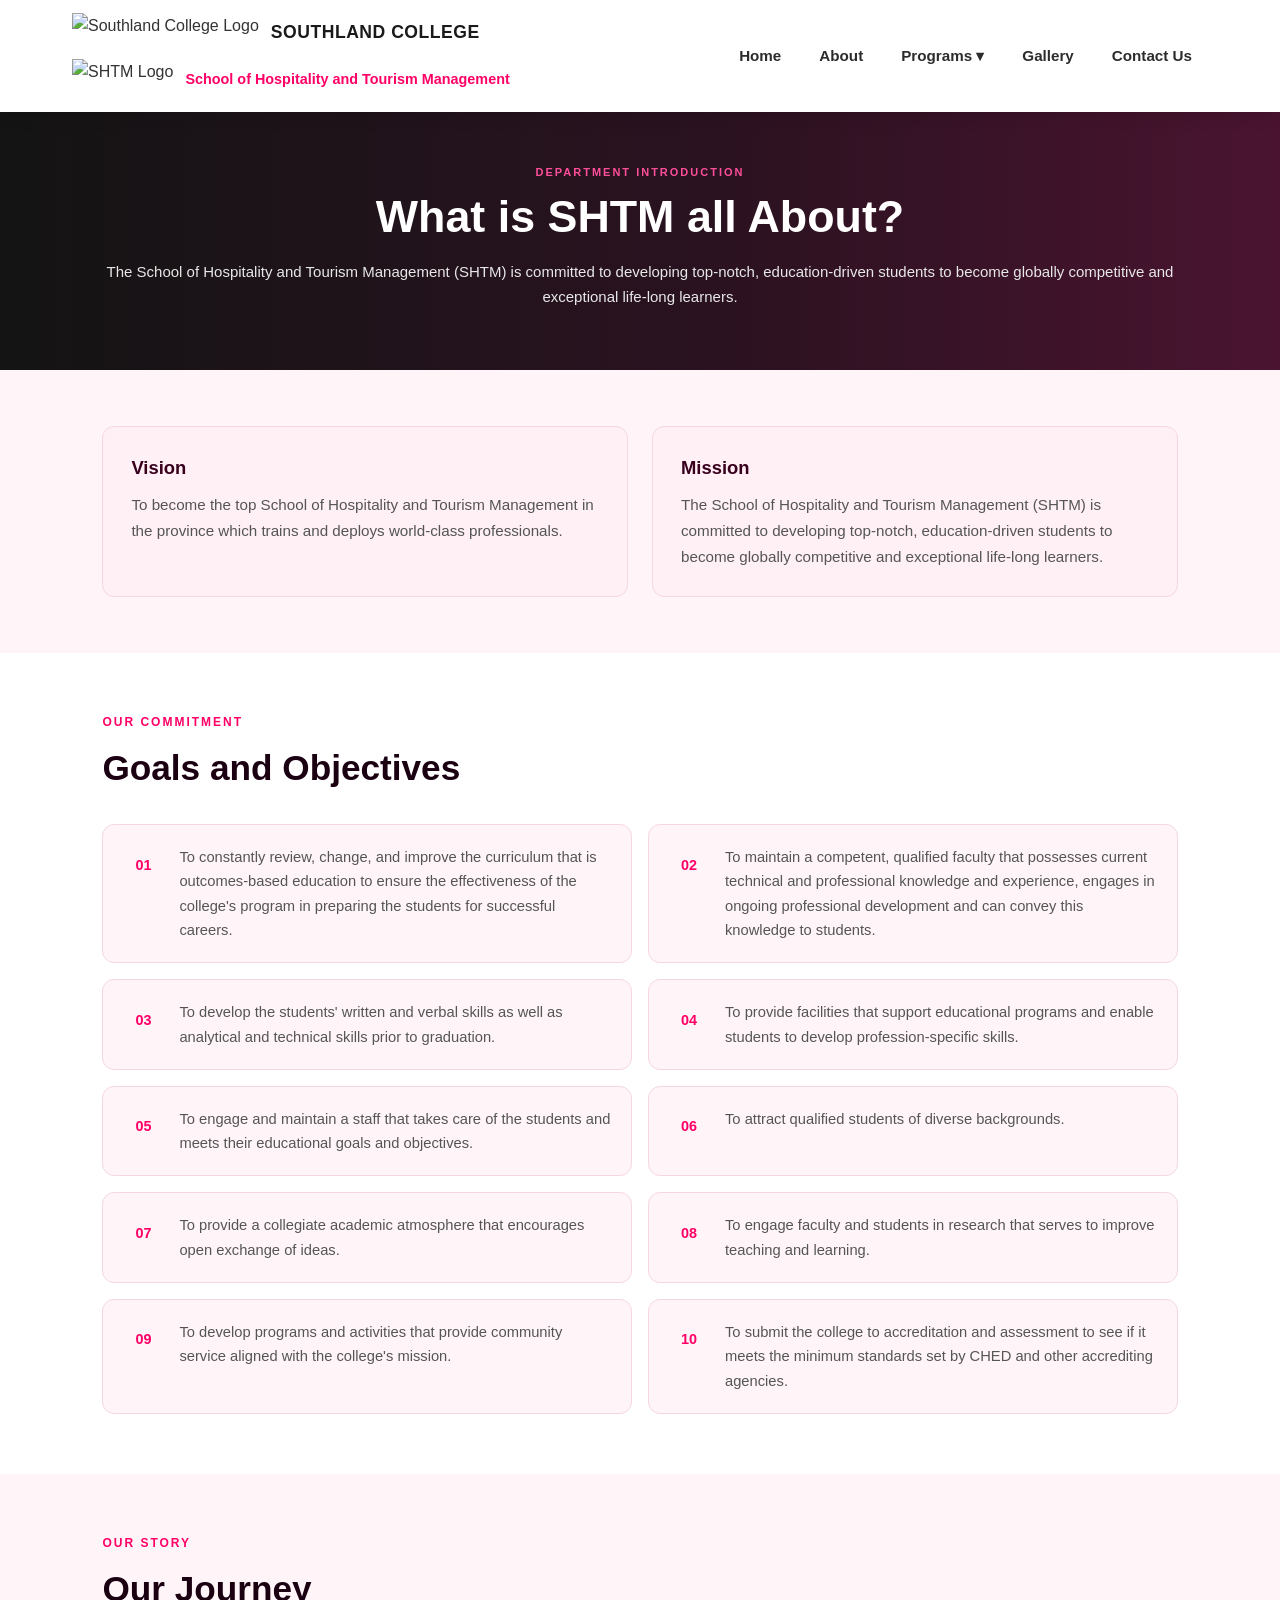
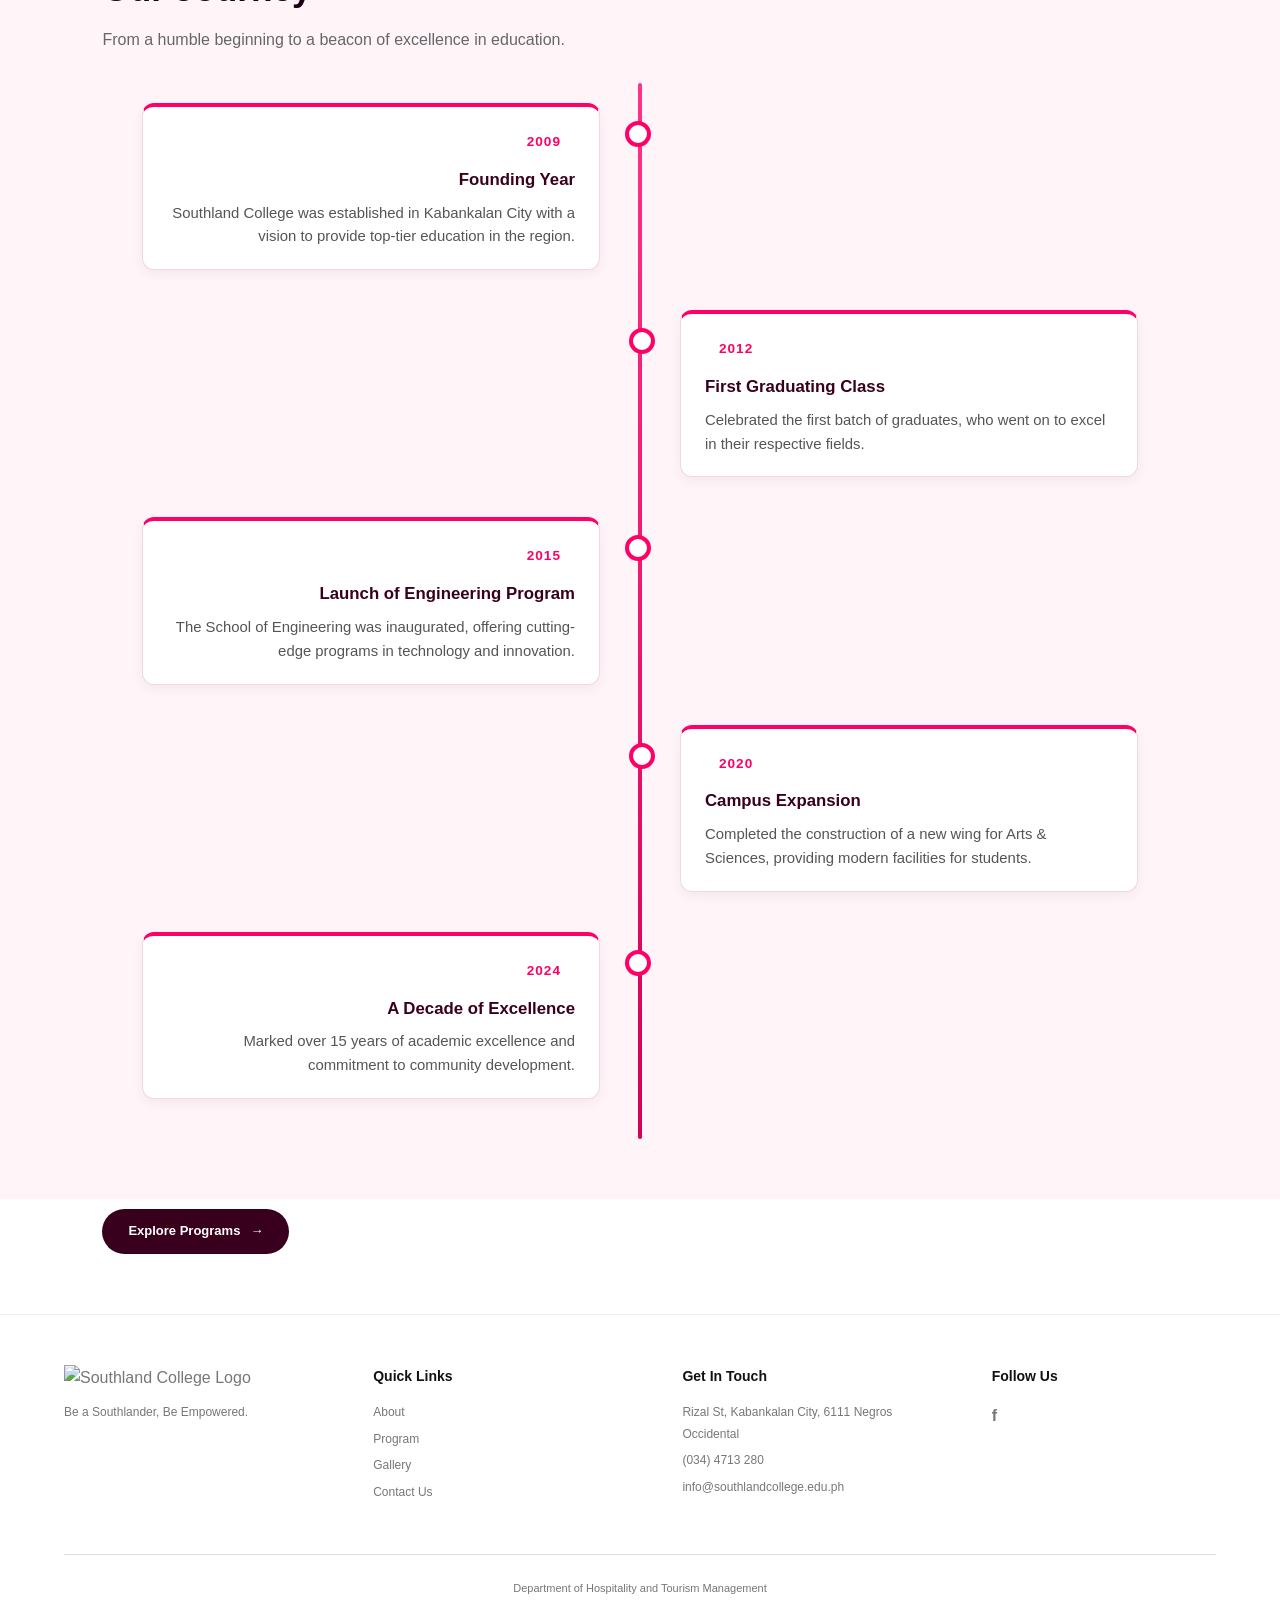
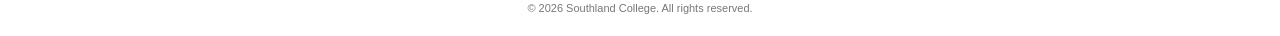
==== about.html @ 40e1ed95 "Add files via upload" ====
<!DOCTYPE html>
<html lang="en">
<head>
    <meta charset="UTF-8">
    <meta name="viewport" content="width=device-width, initial-scale=1.0">
    <title>About</title>
    <link rel="stylesheet" href="css/style.css">
</head>
<body class="about">

    <!-- Navigation header -->
    <header>
        <div class="nav-container">
            <div class="logo-brand">
                <!-- Top Row: SC Logo + SC Text -->
                <div class="logo-row">
                    <img src="images/sc logo.png" alt="Southland College Logo" class="brand-logo">
                    <h1 class="sc-title">SOUTHLAND COLLEGE</h1>
                </div>

                <!-- Bottom Row: SHTM Logo + Subtitle Text -->
                <div class="logo-row">
                    <img src="images/SHTMlogo.png" alt="SHTM Logo" class="brand-logo">
                    <span class="shtm-subtitle">School of Hospitality and Tourism Management</span>
                </div>
            </div>

            <!-- Menu Button -->
                <button class="menu-btn" onclick="showMenu()">☰</button>

            <!-- Navigation Links -->
            <div class="nav" id="navLinks">

                <button class="close-btn" onclick="hideMenu()">✕</button>

                <a href="index.html">Home</a>
                <a href="about.html">About</a>

                <div class="dropdown">
                    <button class="dropbtn">Programs ▾</button>
                    <div class="dropdown-content">
                        <a href="program.html">ALL PROGRAMS</a>
                        <a href="hm.html">BSHM | Hospitality Management</a>
                        <a href="tm.html">BSTM | Tourism Management</a>
                    </div>
                </div>

                <a href="gallery.html">Gallery</a>
                <a href="contact.html">Contact Us</a>
            </div>
        </div>
    </header>

    <!-- INTRO HERO -->
    <section class="about-hero">
        <div class="about-hero-inner">
            <span class="about-tag">Department Introduction</span>
            <h2>What is SHTM all About?</h2>
            <p>The School of Hospitality and Tourism Management (SHTM) is committed to developing top-notch,
                education-driven students to become globally competitive and exceptional life-long learners.</p>
        </div>
    </section>

    <!-- VISION & MISSION -->
    <section class="about-vm">
        <div class="about-vm-grid">
            <div class="about-vm-card">
                <h3>Vision</h3>
                <p>To become the top School of Hospitality and Tourism Management in the province
                    which trains and deploys world-class professionals.</p>
            </div>

            <div class="about-vm-card">
                <h3>Mission</h3>
                <p>The School of Hospitality and Tourism Management (SHTM) is committed to developing
                    top-notch, education-driven students to become globally competitive and exceptional
                    life-long learners.</p>
            </div>
        </div>
    </section>

    <!-- GOALS AND OBJECTIVES -->
    <section class="about-section">
        <div class="about-section-inner">
            <span class="section-label">Our Commitment</span>
            <h3 class="section-title">Goals and Objectives</h3>

            <div class="goals-grid">
                <div class="goal-card">
                    <span class="goal-num">01</span>
                    <p>To constantly review, change, and improve the curriculum that is outcomes-based education to ensure the effectiveness of the college's program in preparing the students for successful careers.</p>
                </div>
                <div class="goal-card">
                    <span class="goal-num">02</span>
                    <p>To maintain a competent, qualified faculty that possesses current technical and professional knowledge and experience, engages in ongoing professional development and can convey this knowledge to students.</p>
                </div>
                <div class="goal-card">
                    <span class="goal-num">03</span>
                    <p>To develop the students' written and verbal skills as well as analytical and technical skills prior to graduation.</p>
                </div>
                <div class="goal-card">
                    <span class="goal-num">04</span>
                    <p>To provide facilities that support educational programs and enable students to develop profession-specific skills.</p>
                </div>
                <div class="goal-card">
                    <span class="goal-num">05</span>
                    <p>To engage and maintain a staff that takes care of the students and meets their educational goals and objectives.</p>
                </div>
                <div class="goal-card">
                    <span class="goal-num">06</span>
                    <p>To attract qualified students of diverse backgrounds.</p>
                </div>
                <div class="goal-card">
                    <span class="goal-num">07</span>
                    <p>To provide a collegiate academic atmosphere that encourages open exchange of ideas.</p>
                </div>
                <div class="goal-card">
                    <span class="goal-num">08</span>
                    <p>To engage faculty and students in research that serves to improve teaching and learning.</p>
                </div>
                <div class="goal-card">
                    <span class="goal-num">09</span>
                    <p>To develop programs and activities that provide community service aligned with the college's mission.</p>
                </div>
                <div class="goal-card">
                    <span class="goal-num">10</span>
                    <p>To submit the college to accreditation and assessment to see if it meets the minimum standards set by CHED and other accrediting agencies.</p>
                </div>
            </div>
        </div>
    </section>

    <!-- OUR JOURNEY / TIMELINE -->
    <section class="about-section journey-section">
        <div class="about-section-inner">
            <span class="section-label">Our Story</span>
            <h3 class="section-title">Our Journey</h3>
            <p class="section-sub">From a humble beginning to a beacon of excellence in education.</p>

            <div class="timeline">
                <div class="timeline-item left">
                    <div class="timeline-content">
                        <span class="timeline-year">2009</span>
                        <h4>Founding Year</h4>
                        <p>Southland College was established in Kabankalan City with a vision to provide top-tier education in the region.</p>
                    </div>
                </div>

                <div class="timeline-item right">
                    <div class="timeline-content">
                        <span class="timeline-year">2012</span>
                        <h4>First Graduating Class</h4>
                        <p>Celebrated the first batch of graduates, who went on to excel in their respective fields.</p>
                    </div>
                </div>

                <div class="timeline-item left">
                    <div class="timeline-content">
                        <span class="timeline-year">2015</span>
                        <h4>Launch of Engineering Program</h4>
                        <p>The School of Engineering was inaugurated, offering cutting-edge programs in technology and innovation.</p>
                    </div>
                </div>

                <div class="timeline-item right">
                    <div class="timeline-content">
                        <span class="timeline-year">2020</span>
                        <h4>Campus Expansion</h4>
                        <p>Completed the construction of a new wing for Arts &amp; Sciences, providing modern facilities for students.</p>
                    </div>
                </div>

                <div class="timeline-item left">
                    <div class="timeline-content">
                        <span class="timeline-year">2024</span>
                        <h4>A Decade of Excellence</h4>
                        <p>Marked over 15 years of academic excellence and commitment to community development.</p>
                    </div>
                </div>
            </div>
        </div>
    </section>

    <!-- EXPLORE PROGRAMS BUTTON -->
    <section class="about-cta">
        <div class="about-cta-inner">
            <a href="program.html" class="explore-btn">Explore Programs <span>&rarr;</span></a>
        </div>
    </section>

    <!-- FOOTER -->
    <footer class="footer">
        <div class="footer-container">

            <!-- SCHOOL LOGO -->
            <div class="footer-col footer-brand">
                <img src="images/sc logo.png" alt="Southland College Logo">
                <p>Be a Southlander, Be Empowered.</p>
            </div>

            <!-- QUICK LINKS -->
            <div class="footer-col">
                <h5>Quick Links</h5>
                <a href="about.html">About</a>
                <a href="program.html">Program</a>
                <a href="gallery.html">Gallery</a>
                <a href="contact.html">Contact Us</a>
            </div>

            <!-- CONTACT INFORMATION -->
            <div class="footer-col">
                <h5>Get In Touch</h5>
                <p>Rizal St, Kabankalan City, 6111 Negros Occidental</p>
                <p>(034) 4713 280</p>
                <p>info@southlandcollege.edu.ph</p>
            </div>

            <!-- SOCIAL MEDIA -->
            <div class="footer-col">
                <h5>Follow Us</h5>
                <div class="social-links">
                    <a href="https://www.facebook.com/SCHospitalityAndTourismManagement">f</a>
                </div>
            </div>

        </div>

        <!-- FOOTER BOTTOM -->
        <div class="footer-bottom">
            <p>Department of Hospitality and Tourism Management</p>
            <p>© 2026 Southland College. All rights reserved.</p>
        </div>
    </footer>

    <script>
        function showMenu() { document.getElementById('navLinks').classList.add('show'); }
        function hideMenu() { document.getElementById('navLinks').classList.remove('show'); }
    </script>

</body>
</html>
---- css/style.css ----
/* ==========================================================
   style.css  —  merged from:
   home.css, about.css, program.css, hm.css, tm.css,
   gallery.css, contact.css

   Structure
     1. Variables & base
     2. Header & navigation (shared)
     3. Shared components (breadcrumb, footer)
     4. HOME (global components: hero, explore, cards, admission)
     5. ABOUT        (body.about)
     6. PROGRAM      (body.program)
     7. HOSPITALITY  (body.hm)
     8. TOURISM      (body.tm)
     9. GALLERY      (body.gallery)
    10. CONTACT      (body.contact)
    11. Shared responsive rules
   ========================================================== */

/* ==========================================
   1. VARIABLES & BASE
========================================== */
:root {
  --primary-color: #FF0066;
  --primary-dark: #D60054;
  --primary-light: #FF3385;
  --accent-dark: #2C2C2C;
  --accent-black: #1A1A1A;
  --maroon: #39001d;
  --bg-light: #F9F9F9;
  --text-main: #333333;
  --text-muted: #666666;
  --white: #FFFFFF;
  --shadow: 0 4px 15px rgba(0, 0, 0, 0.1);
  --transition: all 0.3s ease;

  /* Hospitality Management theme */
  --hm-gold: #FDE701;
  --hm-dark-gold: #B8860B;
  --hm-border: #FFB61B;
  --hm-gradient: linear-gradient(135deg, #000000 0%, #5A4300 55%, #FDE701 100%);

  /* Tourism Management theme */
  --tm-dark: #164E42;
  --tm-mid: #2E9278;
  --tm-light: #65A396;
  --tm-border: #268F7E;
}

* {
  margin: 0;
  padding: 0;
  box-sizing: border-box;
  font-family: 'Segoe UI', Tahoma, Geneva, Verdana, sans-serif;
}

body {
  background-color: #fafbfc;
  color: var(--text-main);
  line-height: 1.6;
}

a { text-decoration: none; color: inherit; }
ul { list-style: none; }

/* ==========================================
   2. HEADER & NAVIGATION
========================================== */
header {
  background-color: var(--white);
  box-shadow: var(--shadow);
  position: sticky;
  top: 0;
  z-index: 1000;
}

.nav-container {
  max-width: 1200px;
  margin: 0 auto;
  display: flex;
  justify-content: space-between;
  align-items: center;
  padding: 0.8rem 2rem;
}

.logo-brand { display: flex; flex-direction: column; gap: 6px; }
.logo-row { display: flex; align-items: center; gap: 12px; }
.brand-logo { height: 40px; width: auto; object-fit: contain; }

.sc-title {
  font-size: 1.1rem;
  font-weight: 800;
  color: var(--accent-black);
  line-height: 1;
  text-transform: uppercase;
  letter-spacing: 0.5px;
}

.shtm-subtitle {
  font-size: 0.9rem;
  font-weight: 700;
  color: var(--primary-color);
  line-height: 1;
}

.nav {
  display: flex;
  align-items: center;
  gap: 6px;
}

.nav > a,
.dropbtn {
  position: relative;
  display: inline-block;
  padding: 10px 16px;
  color: var(--accent-dark);
  font-size: 0.95rem;
  font-weight: 600;
  background: none;
  border: none;
  border-radius: 8px;
  cursor: pointer;
  transition: var(--transition);
}

.nav > a::after,
.dropbtn::after {
  content: "";
  position: absolute;
  left: 50%;
  bottom: 4px;
  width: 0;
  height: 3px;
  background: var(--primary-color);
  border-radius: 3px;
  transition: var(--transition);
}

.nav > a:hover,
.dropdown:hover .dropbtn {
  color: var(--primary-color);
  transform: translateY(-2px);
}

.nav > a:hover::after,
.dropdown:hover .dropbtn::after {
  width: 70%;
  left: 15%;
}

/* highlight "Programs" on program pages */
body.program .dropbtn,
body.hm .dropbtn,
body.tm .dropbtn { color: var(--primary-color); }

body.hm .dropbtn::after,
body.tm .dropbtn::after { width: 70%; left: 15%; }

/* Dropdown */
.dropdown { position: relative; display: inline-block; }

.dropdown-content {
  position: absolute;
  top: 100%;
  left: 0;
  min-width: 270px;
  background: #fff;
  border-radius: 10px;
  overflow: hidden;
  box-shadow: var(--shadow);
  opacity: 0;
  visibility: hidden;
  transform: translateY(12px);
  transition: var(--transition);
  z-index: 200;
}

.dropdown:hover .dropdown-content,
.dropdown:focus-within .dropdown-content {
  opacity: 1;
  visibility: visible;
  transform: translateY(0);
}

.dropdown-content a {
  display: block;
  padding: 14px 18px;
  color: var(--accent-dark);
  font-weight: 600;
  font-size: 0.9rem;
  border-left: 4px solid transparent;
  transition: var(--transition);
}

.dropdown-content a:hover {
  background: #F9F9F9;
  border-left-color: var(--primary-color);
  padding-left: 26px;
}

.menu-btn,
.close-btn { display: none; }

/* ==========================================
   3. SHARED COMPONENTS
========================================== */

/* ----- Breadcrumb ----- */
.breadcrumb {
  background: #f5f3f9;
  padding: 12px 4.3%;
  display: flex;
  align-items: center;
  gap: 10px;
  font-size: 12px;
}
.breadcrumb a { color: #555; }
.breadcrumb a:hover { color: var(--maroon); }
.breadcrumb span { color: #777; }
.breadcrumb strong { color: #000; font-weight: 700; }

body.gallery .breadcrumb,
body.contact .breadcrumb { padding: 12px 8%; }

/* ----- Footer ----- */
.footer {
  background: #fff;
  padding: 50px 5% 15px;
  color: #777;
  border-top: 1px solid #eee;
}

.footer-container {
  display: grid;
  grid-template-columns: 1.2fr 1.2fr 1.2fr 1fr;
  gap: 40px;
  padding-bottom: 45px;
}

.footer-col h5 { color: #111; font-size: 14px; font-weight: 700; margin-bottom: 15px; }

.footer-col p,
.footer-col a { font-size: 12px; line-height: 1.8; color: #777; margin: 0 0 5px; }

.footer-col a { display: block; transition: 0.3s; }
.footer-col a:hover { color: var(--maroon); }

.footer-brand img { width: 140px; height: auto; margin-bottom: 12px; }

.social-links { display: flex; gap: 15px; }
.social-links a { font-size: 16px; font-weight: bold; color: #777; }

.footer-bottom { border-top: 1px solid #ddd; text-align: center; padding-top: 22px; }
.footer-bottom p { font-size: 11px; color: #777; margin: 3px 0; }

/* contact page footer variant */
body.contact .footer-col h5 { color: var(--maroon); }
body.contact .footer-col p,
body.contact .footer-col a { color: #666; }
body.contact .footer-col a:hover { color: var(--primary-color); }
body.contact .footer-col .social-links a:hover { background: var(--maroon); color: #fff; }

/* ==========================================
   4. HOME  (shared components)
========================================== */

/* ----- Hero / intro (dark) ----- */
.intro {
  display: flex;
  align-items: center;
  justify-content: space-between;
  gap: 40px;
  padding: 50px 8%;
  min-height: 50vh;
  background: linear-gradient(90deg, #141414 0%, #2a1220 55%, #4a1430 100%);
  color: #fff;
}

.intro-content {
  flex: 1;
  display: flex;
  flex-direction: column;
  justify-content: center;
  text-align: left;
  max-width: 650px;
}

.hero-tag {
  display: block;
  font-size: 12px;
  font-weight: 600;
  color: #ff4f9a;
  margin-bottom: 8px;
  letter-spacing: 1px;
}

.hero-title {
  font-size: 40px;
  line-height: 1.15;
  font-weight: 700;
  margin-bottom: 16px;
}

.hero-sub {
  font-size: 14px;
  color: #e8e8e8;
  margin-bottom: 22px;
}

.hero-buttons { display: flex; gap: 12px; flex-wrap: wrap; }

.btn {
  font-size: 12px;
  font-weight: 600;
  padding: 10px 22px;
  border-radius: 999px;
  border: none;
  cursor: pointer;
  transition: transform .2s ease, box-shadow .2s ease;
}
.btn:hover { transform: translateY(-2px); box-shadow: 0 6px 16px rgba(0,0,0,.4); }
.btn-primary { color: #fff; background: linear-gradient(90deg, #8b1252, #3d1d57); }
.btn-secondary { color: #e6197a; background: #fff; }

.bg-video {
  order: 2;
  width: 420px;
  height: 280px;
  flex-shrink: 0;
  background: #2b2b2b;
  border-radius: 12px;
  overflow: hidden;
}

.bg-video video {
  width: 100%;
  height: 100%;
  object-fit: cover;
  display: block;
}

/* ----- Welcome / about section ----- */
.hero {
  display: grid;
  grid-template-columns: 1.1fr 1fr;
  align-items: center;
  gap: 50px;
  padding: 60px 8%;
  background: #fff;
}

.welcome {
  display: flex;
  align-items: center;
  gap: 15px;
  margin-bottom: 10px;
}

.welcome span { height: 1px; background-color: #7a2048; flex: 1; }

.welcome p {
  color: #7a2048;
  font-weight: bold;
  font-size: 12px;
  letter-spacing: 1px;
  text-transform: uppercase;
}

.hero-content h2 {
  font-size: 32px;
  line-height: 1.3;
  margin-bottom: 12px;
  color: #1a0010;
}

.description {
  color: #7a2048;
  font-size: 15px;
  line-height: 1.65;
  margin-bottom: 14px;
}

.second { font-size: 14px; }

.hero-video {
  width: 100%;
  height: 335px;
  padding: 4px;
  border: 3px solid #eeeaf5;
  border-radius: 17px;
  box-shadow: 0 15px 30px rgba(0, 0, 0, 0.15);
  overflow: hidden;
}

.hero-video video {
  width: 100%;
  height: 100%;
  object-fit: cover;
  border-radius: 12px;
  display: block;
}

/* ----- Learn more button ----- */
.learn-btn {
  display: inline-flex;
  align-items: center;
  gap: 15px;
  background: linear-gradient(135deg, #ff0066, #1a0010);
  color: #fff;
  padding: 12px 28px;
  border-radius: 9px;
  font-size: 13px;
  font-weight: bold;
  margin-top: 8px;
  transition: var(--transition);
}

.learn-btn:hover { background: #1a0010; transform: translateY(-3px); }

/* ----- Explore / programs (pink) ----- */
.explore-section {
  background-image:
    radial-gradient(circle at top right, rgba(255,255,255,0.15), transparent 35%),
    linear-gradient(135deg, #ff0066, #d90059, #a80050);
  padding: 50px 8%;
  color: #fff;
  overflow: hidden;
}

.section-heading { text-align: center; margin-bottom: 30px; }

.subtitle {
  display: inline-block;
  font-size: 12px;
  letter-spacing: 5px;
  margin-bottom: 18px;
  color: #ffe0ed;
}

.section-heading h1 { font-size: 32px; margin-bottom: 12px; }

.section-heading h1 span {
  font-family: Georgia, serif;
  font-style: italic;
  color: #ffd2e4;
}

.section-heading p { font-size: 14px; color: #fff0f6; }

/* ----- Program cards (home + program page) ----- */
.prog-cards { padding: 40px 8% 60px; }

.prog-cards-grid {
  max-width: 960px;
  margin: 0 auto;
  display: grid;
  grid-template-columns: repeat(2, minmax(0, 1fr));
  gap: 28px;
}

.prog-card {
  --accent: #ff0066;
  background: #ffffff;
  border-radius: 16px;
  overflow: hidden;
  border-top: 5px solid var(--accent);
  box-shadow: 0 8px 24px rgba(57, 0, 29, 0.10);
  transition: transform 0.3s ease, box-shadow 0.3s ease;
}

.prog-card:hover {
  transform: translateY(-6px);
  box-shadow: 0 16px 34px rgba(57, 0, 29, 0.18);
}

.prog-card-hm { --accent: #b8860b; }
.prog-card-tm { --accent: #268f7e; }

.prog-card-img {
  height: 210px;
  background-size: cover;
  background-position: center;
  background-color: #39001d;
}

.prog-card-hm .prog-card-img {
  background-image: url('../images/hm1.png'), linear-gradient(135deg, #000000, #5a4300 60%, #b8860b);
}

.prog-card-tm .prog-card-img {
  background-image: url('../images/tm1.png'), linear-gradient(135deg, #164e42, #2e9278 60%, #65a396);
}

.prog-card-body { padding: 20px 24px 26px; }

.prog-card-code {
  display: block;
  color: var(--accent);
  font-size: 11px;
  font-weight: 700;
  letter-spacing: 1.5px;
  margin-bottom: 4px;
}

.prog-card h2 {
  color: #1a0010;
  font-size: 20px;
  text-transform: uppercase;
  margin-bottom: 8px;
}

.prog-card p {
  color: #666;
  font-size: 13.5px;
  line-height: 1.6;
  margin-bottom: 18px;
}

.prog-btn {
  display: inline-flex;
  align-items: center;
  gap: 8px;
  padding: 10px 22px;
  border-radius: 999px;
  background: linear-gradient(90deg, #8b1252, #3d1d57);
  color: #ffffff;
  font-size: 13px;
  font-weight: 700;
  transition: transform 0.2s ease, box-shadow 0.2s ease;
}

.prog-btn:hover {
  transform: translateY(-2px);
  box-shadow: 0 6px 16px rgba(57, 0, 29, 0.35);
}

/* ----- Admission ----- */
.admission-section { padding: 50px 8%; }

.admission-container {
  max-width: 1100px;
  margin: auto;
  padding: 25px;
  background: #f8f5f7;
  border: 1px solid #e8dce2;
  border-radius: 15px;
  box-shadow: 0 5px 12px rgba(0, 0, 0, 0.08);
}

.admission-header { margin-bottom: 22px; }
.header-title { display: flex; align-items: center; gap: 12px; }
.header-icon { font-size: 25px; color: var(--maroon); }
.admission-header h2 { font-size: 21px; color: var(--maroon); }
.admission-header p { font-size: 13px; color: #666; margin: 8px 0 0 34px; line-height: 1.6; }

.admission-content { display: grid; grid-template-columns: 1fr 1fr; gap: 22px; }

.application-card,
.contact-card {
  background: #fff;
  border: 1px solid #e5dce1;
  border-radius: 12px;
  padding: 22px;
}

.application-card h3,
.contact-card h3 { color: var(--maroon); font-size: 16px; margin-bottom: 18px; }

.application-step { display: flex; align-items: flex-start; gap: 13px; margin-bottom: 13px; }
.application-step:last-child { margin-bottom: 0; }

.step-number {
  min-width: 20px;
  height: 20px;
  background: var(--maroon);
  color: #fff;
  border-radius: 50%;
  display: flex;
  justify-content: center;
  align-items: center;
  font-size: 11px;
  font-weight: 700;
}

.application-step p { color: #555; font-size: 13px; line-height: 1.5; }

.contact-description { color: #666; font-size: 13px; line-height: 1.6; margin-bottom: 18px; }

.contact-info { margin-bottom: 13px; border-bottom: 1px solid #e5dce1; padding-bottom: 9px; }

.contact-info span {
  display: block;
  color: var(--maroon);
  font-size: 11px;
  font-weight: 700;
  letter-spacing: 1px;
  margin-bottom: 5px;
}

.contact-info p { color: #555; font-size: 13px; }

.contact-btn {
  display: flex;
  justify-content: center;
  align-items: center;
  gap: 10px;
  background: var(--maroon);
  color: #fff;
  padding: 12px 20px;
  border-radius: 25px;
  font-size: 12px;
  font-weight: 700;
  margin-top: 18px;
  transition: 0.3s;
}
.contact-btn:hover { background: #59002e; }

/* ==========================================
   5. ABOUT PAGE  (body.about)
========================================== */
body.about { background: #ffffff; }

/* Intro hero */
.about-hero {
  background: linear-gradient(90deg, #141414 0%, #2a1220 55%, #4a1430 100%);
  color: #fff;
  padding: 52px 8% 60px;
  text-align: center;
}
.about-hero-inner { max-width: 1100px; margin: 0 auto; }
.about-tag {
  display: block;
  font-size: 11px;
  font-weight: 700;
  letter-spacing: 2px;
  color: #ff4f9a;
  text-transform: uppercase;
  margin-bottom: 10px;
}
.about-hero h2 {
  font-size: clamp(1.8rem, 4vw, 2.8rem);
  font-weight: 800;
  line-height: 1.15;
  margin-bottom: 16px;
}
.about-hero p {
  color: #e8e8e8;
  font-size: 15px;
  line-height: 1.7;
  text-align: center;
}

/* Vision & Mission */
.about-vm { background: #fff5f9; padding: 56px 8%; }
.about-vm-grid {
  max-width: 1100px;
  margin: 0 auto;
  display: grid;
  grid-template-columns: repeat(2, 1fr);
  gap: 24px;
}
.about-vm-card {
  background: #fff0f6;
  border: 1px solid #f5d6e2;
  border-radius: 12px;
  padding: 26px 28px;
  transition: var(--transition);
}
.about-vm-card:hover {
  transform: translateY(-4px);
  border-color: #ff0066;
  box-shadow: 0 8px 20px rgba(255, 0, 102, 0.12);
}
.about-vm-card h3 { color: #39001d; font-size: 1.15rem; margin-bottom: 10px; }
.about-vm-card p { color: #555; font-size: 0.95rem; line-height: 1.7; }

/* Shared section headings */
.about-section { padding: 60px 8%; background: #ffffff; }
.about-section-inner { max-width: 1100px; margin: 0 auto; }

body.about .section-label {
  display: block;
  color: #ff0066;
  font-size: 12px;
  font-weight: 700;
  letter-spacing: 2px;
  text-transform: uppercase;
  margin-bottom: 8px;
}
body.about .section-title {
  color: #1a0010;
  font-size: clamp(1.6rem, 3vw, 2.2rem);
  font-weight: 800;
  margin-bottom: 10px;
  text-align: left;
}
body.about .section-sub { color: var(--text-muted); margin-bottom: 30px; }

/* Goals & objectives */
.goals-grid {
  margin-top: 28px;
  display: grid;
  grid-template-columns: repeat(2, 1fr);
  gap: 16px;
}
.goal-card {
  display: flex;
  align-items: flex-start;
  gap: 16px;
  background: #fff5f9;
  border: 1px solid #f5d6e2;
  border-radius: 12px;
  padding: 20px;
  transition: var(--transition);
}
.goal-card:hover {
  transform: translateY(-4px);
  border-color: #ff0066;
  box-shadow: 0 8px 20px rgba(255, 0, 102, 0.12);
}
.goal-num {
  flex-shrink: 0;
  width: 40px;
  height: 40px;
  display: flex;
  align-items: center;
  justify-content: center;
  color: #ff0066;
  font-weight: 700;
  font-size: 0.9rem;
  border-radius: 10px;
}
.goal-card p { color: #555; font-size: 0.92rem; line-height: 1.65; }

/* Our journey / timeline */
.journey-section { background: #fff5f9; }
.timeline { position: relative; padding: 10px 0; margin-top: 30px; }
.timeline::before {
  content: "";
  position: absolute;
  top: 0;
  bottom: 0;
  left: 50%;
  width: 4px;
  background: linear-gradient(to bottom, #ff3385, #d60054);
  transform: translateX(-50%);
  border-radius: 4px;
}
.timeline-item { position: relative; width: 50%; padding: 10px 40px; margin-bottom: 20px; }
.timeline-item.left { left: 0; text-align: right; }
.timeline-item.right { left: 50%; text-align: left; }
.timeline-item::after {
  content: "";
  position: absolute;
  top: 28px;
  width: 18px;
  height: 18px;
  background: #fff;
  border: 4px solid #ff0066;
  border-radius: 50%;
  z-index: 1;
}
.timeline-item.left::after { right: -11px; }
.timeline-item.right::after { left: -11px; }
.timeline-content {
  background: #fff;
  padding: 20px 24px;
  border-radius: 12px;
  border: 1px solid #f5d6e2;
  border-top: 4px solid #ff0066;
  box-shadow: 0 4px 12px rgba(57, 0, 29, 0.06);
  transition: var(--transition);
}
.timeline-content:hover {
  transform: translateY(-5px);
  box-shadow: 0 8px 20px rgba(255, 0, 102, 0.12);
}
.timeline-year {
  display: inline-block;
  color: #ff0066;
  font-weight: 700;
  font-size: 0.85rem;
  letter-spacing: 1px;
  padding: 4px 14px;
  border-radius: 999px;
  margin-bottom: 10px;
}
.timeline-content h4 { color: #39001d; font-size: 1.05rem; margin-bottom: 8px; }
.timeline-content p { color: #555; font-size: 0.93rem; line-height: 1.6; }

/* Explore Programs button */
.about-cta { padding: 10px 8% 60px; background: #fff; }
.about-cta-inner { max-width: 1100px; margin: 0 auto; }
.explore-btn {
  display: inline-flex;
  align-items: center;
  gap: 10px;
  background: #39001d;
  color: #fff;
  font-size: 13px;
  font-weight: 700;
  padding: 12px 26px;
  border-radius: 999px;
  transition: var(--transition);
}
.explore-btn:hover { background: #ff0066; transform: translateY(-3px); }

@media (max-width: 768px) {
  .about-hero { padding: 40px 6% 44px; }
  .about-vm { padding: 40px 6%; }
  .about-section { padding: 44px 6%; }
  .about-vm-grid,
  .goals-grid { grid-template-columns: 1fr; }
  .about-cta { padding: 0 6% 44px; }

  .timeline::before { left: 18px; }
  .timeline-item,
  .timeline-item.left,
  .timeline-item.right {
    width: 100%;
    left: 0;
    text-align: left;
    padding: 10px 0 10px 50px;
  }
  .timeline-item.left::after,
  .timeline-item.right::after { left: 9px; right: auto; }
}

/* ==========================================
   6. PROGRAM PAGE  (body.program)
========================================== */

/* hero */
.prog-hero {
  background: linear-gradient(90deg, #141414 0%, #2a1220 55%, #4a1430 100%);
  color: #fff;
  padding: 56px 8%;
}

.prog-hero-inner {
  max-width: 1200px;
  margin: 0 auto;
  display: flex;
  align-items: center;
  justify-content: space-between;
  gap: 40px;
}

.prog-hero-text { flex: 1; max-width: 640px; }

.prog-tag {
  display: block;
  font-size: 11px;
  font-weight: 700;
  letter-spacing: 2px;
  color: #ff4f9a;
  margin-bottom: 12px;
}

.prog-hero h1 {
  font-size: clamp(2rem, 5vw, 3rem);
  font-weight: 700;
  line-height: 1.15;
  margin-bottom: 16px;
}

.prog-hero p { color: #e8e8e8; font-size: 15px; line-height: 1.7; }

/* video box */
.prog-video {
  position: relative;
  width: 420px;
  height: 280px;
  flex-shrink: 0;
  background: #2b2b2b;
  border: 1px solid rgba(255, 255, 255, 0.15);
  border-radius: 6px;
  overflow: hidden;
}

.prog-video-placeholder {
  position: absolute;
  inset: 0;
  display: flex;
  flex-direction: column;
  align-items: center;
  justify-content: center;
  gap: 6px;
  text-align: center;
  padding: 20px;
  color: #d6d6d6;
}

.prog-video-placeholder .plus { font-size: 30px; line-height: 1; color: #bdbdbd; }
.prog-video-placeholder strong { font-size: 12px; color: #fff; }
.prog-video-placeholder small { font-size: 11px; color: #9a9a9a; }

.prog-video video {
  position: absolute;
  inset: 0;
  width: 100%;
  height: 100%;
  object-fit: cover;
  z-index: 1;
}

/* cards section background on the program page */
body.program .prog-cards { background: #fff5f9; }

/* ----- Organizational chart ----- */
.org-section { padding: 60px 8% 70px; background: #ffffff; }
.org-inner { max-width: 1000px; margin: 0 auto; }
.org-header { text-align: center; margin-bottom: 40px; }

.org-label { color: #ff0066; font-size: 13px; font-weight: 700; letter-spacing: 4px; }

.org-header h2 {
  color: #39001d;
  font-size: clamp(1.7rem, 4vw, 2.4rem);
  margin: 8px 0 10px;
}

.org-header p { color: #666; font-size: 14px; max-width: 640px; margin: 0 auto; line-height: 1.7; }

.org-tree {
  --org-line: #d9a3bb;
  display: flex;
  flex-direction: column;
  align-items: center;
}

.org-node {
  display: flex;
  align-items: center;
  gap: 12px;
  background: #ffffff;
  border: 1px solid #f5d6e2;
  border-left: 5px solid var(--accent, #ff0066);
  border-radius: 12px;
  padding: 12px 16px;
  box-shadow: 0 4px 12px rgba(57, 0, 29, 0.07);
  transition: transform 0.3s ease, box-shadow 0.3s ease;
  list-style: none;
}

.org-node:hover { transform: translateY(-3px); box-shadow: 0 8px 20px rgba(255, 0, 102, 0.14); }

.org-avatar {
  flex-shrink: 0;
  width: 44px;
  height: 44px;
  border-radius: 50%;
  display: flex;
  align-items: center;
  justify-content: center;
  background: linear-gradient(135deg, #ff0066, #39001d);
  color: #fff;
  font-size: 14px;
  font-weight: 700;
  letter-spacing: 0.5px;
}

.org-text { display: flex; flex-direction: column; gap: 2px; min-width: 0; }

.org-role {
  color: var(--accent, #ff0066);
  font-size: 11px;
  font-weight: 700;
  letter-spacing: 0.8px;
  text-transform: uppercase;
  line-height: 1.3;
}

.org-name { color: #39001d; font-size: 15px; line-height: 1.3; }

.org-top { width: 100%; max-width: 400px; }

.org-link { width: 3px; height: 26px; background: var(--org-line); }

/* dean + secretary */
.org-dean-row {
  position: relative;
  width: 100%;
  max-width: 400px;
  display: flex;
  justify-content: center;
}

.org-dean-row .org-top { max-width: none; }

.org-side {
  position: absolute;
  top: 50%;
  left: calc(100% + 36px);
  transform: translateY(-50%);
  width: 260px;
  --accent: #a80050;
}

.org-side:hover { transform: translateY(calc(-50% - 3px)); }

.org-side::before {
  content: "";
  position: absolute;
  right: 100%;
  top: 50%;
  width: 31px;
  height: 3px;
  margin-right: 0;
  background: var(--org-line);
}

/* branches */
.org-branches {
  position: relative;
  width: 100%;
  display: grid;
  grid-template-columns: 1fr 1fr;
  gap: 30px;
  padding-top: 60px;
}

.org-branches::before {
  content: "";
  position: absolute;
  top: 0;
  left: 50%;
  width: 3px;
  height: 30px;
  background: var(--org-line);
  transform: translateX(-50%);
}

.org-branches::after {
  content: "";
  position: absolute;
  top: 30px;
  left: calc((100% - 30px) / 4);
  right: calc((100% - 30px) / 4);
  height: 3px;
  background: var(--org-line);
}

.org-branch { position: relative; display: flex; flex-direction: column; align-items: center; }

.org-branch::before {
  content: "";
  position: absolute;
  top: -30px;
  left: 50%;
  width: 3px;
  height: 30px;
  background: var(--org-line);
  transform: translateX(-50%);
}

.org-hm { --accent: #b8860b; }
.org-tm { --accent: #268f7e; }

.org-hm .org-avatar { background: linear-gradient(135deg, #000000, #b8860b); }
.org-tm .org-avatar { background: linear-gradient(135deg, #164e42, #2e9278); }

.org-head { width: 100%; max-width: 400px; border-top: 4px solid var(--accent); }

/* faculty list */
.org-faculty {
  position: relative;
  width: 100%;
  max-width: 400px;
  margin: 0;
  padding: 20px 0 0 28px;
  display: flex;
  flex-direction: column;
  gap: 12px;
}

.org-faculty::before {
  content: "";
  position: absolute;
  top: 0;
  left: 12px;
  bottom: 34px;
  width: 3px;
  background: var(--org-line);
}

.org-member { position: relative; padding: 10px 14px; }

.org-member::before {
  content: "";
  position: absolute;
  top: 50%;
  right: 100%;
  width: 16px;
  height: 3px;
  background: var(--org-line);
}

.org-member .org-avatar { width: 38px; height: 38px; font-size: 12px; }
.org-member .org-name { font-size: 14px; }
.org-member .org-role { color: #777; font-weight: 600; letter-spacing: 0.5px; }

/* tablets: secretary goes under the dean */
@media (max-width: 900px) {
  .org-dean-row { flex-direction: column; align-items: center; gap: 0; }

  .org-side {
    position: relative;
    top: auto;
    left: auto;
    transform: none;
    width: 100%;
    max-width: 300px;
    margin-top: 22px;
  }

  .org-side:hover { transform: translateY(-3px); }

  .org-side::before {
    right: auto;
    left: 50%;
    top: auto;
    bottom: 100%;
    width: 3px;
    height: 22px;
    transform: translateX(-50%);
  }
}

@media (max-width: 800px) {
  .prog-hero { padding: 40px 6%; }
  .prog-hero-inner { flex-direction: column; align-items: flex-start; gap: 28px; }
  .prog-video { width: 100%; max-width: 360px; height: 220px; }
}

/* phones: single column */
@media (max-width: 700px) {
  .org-section { padding: 45px 5% 55px; }

  .org-branches { grid-template-columns: 1fr; gap: 44px; padding-top: 30px; }
  .org-branches::after { display: none; }
  .org-branch::before { top: -30px; height: 30px; }
  .org-name { font-size: 14px; }
}

/* ==========================================
   7. HOSPITALITY MANAGEMENT  (body.hm)
========================================== */
.hm-hero {
  position: relative;
  width: 100%;
  min-height: 357px;
  display: flex;
  align-items: center;
  overflow: hidden;
}

.hm-image {
  position: absolute;
  inset: 0;
  width: 100%;
  height: 100%;
  object-fit: contain;
  object-position: right center;
  z-index: 0;
}

.hero-overlay-hm {
  position: absolute;
  inset: 0;
  width: 100%;
  height: 100%;
  background: var(--hm-gradient);
  clip-path: polygon(0 0, 57% 0, 57% 100%, 0 100%);
  z-index: 2;
}

.hm-logo { position: absolute; top: 10%; left: 25%; padding-right: 10px; z-index: 3; }
.hm-logo img { width: 75px; height: 75px; object-fit: contain; }

.hm-content-hero {
  position: relative;
  z-index: 3;
  width: 52%;
  padding: 70px 4.3% 40px;
  color: #fff;
  text-align: center;
}
.hm-content-hero h1 { font-size: 36px; font-weight: 700; line-height: 1.2; margin-bottom: 12px; }
.hm-content-hero p { font-size: 14px; line-height: 1.6; color: #f1f1f1; }

/* call to action */
.hm-cta { padding: 50px 8% 60px; background: #fff7fa; }

.hm-cta h2 {
  max-width: 1100px;
  margin: 0 auto 18px;
  font-size: 30px;
  color: var(--accent-black);
}

.hm-cta-btn {
  display: block;
  width: fit-content;
  max-width: 1100px;
  margin: 0 auto 0 max(0px, calc((100% - 1100px) / 2));
  padding: 10px 26px;
  background: var(--hm-gradient);
  color: #fff;
  border-radius: 25px;
  font-size: 13px;
  font-weight: 700;
  transition: transform 0.3s ease, box-shadow 0.3s ease;
}
.hm-cta-btn:hover { transform: translateY(-3px); box-shadow: 0 6px 16px rgba(57, 0, 29, 0.35); }

/* about / vision & mission */
.about-bshm { padding: 60px 8%; background: #fff7fa; }

.about-description-hm {
  display: flex;
  flex-direction: column;
  align-items: center;
  max-width: 1000px;
  margin: 0 auto 35px;
  padding: 25px 35px;
  background: #fff;
  border-left: 5px solid var(--hm-border);
  border-radius: 12px;
  box-shadow: 0 4px 15px rgba(0, 0, 0, 0.06);
}
.about-description-hm h2 { font-weight: 700; text-align: center; color: var(--maroon); margin-bottom: 12px; }
.about-description-hm p { color: #444; font-size: 15px; line-height: 1.8; text-align: center; }

.hm-container {
  max-width: 1100px;
  margin: auto;
  display: grid;
  grid-template-columns: repeat(2, 1fr);
  gap: 25px;
}

.hm-card {
  background: #fff;
  border-radius: 12px;
  overflow: hidden;
  box-shadow: 0 4px 15px rgba(0, 0, 0, 0.06);
  transition: 0.3s ease;
}
.hm-card:hover { transform: translateY(-5px); }

.hm-header-v { background: linear-gradient(160deg, #000000, #292000, var(--hm-dark-gold)); padding: 18px; text-align: center; }
.hm-header-m { background: linear-gradient(135deg, #000000, #332600, var(--hm-gold)); padding: 18px; text-align: center; }
.hm-header-v h3,
.hm-header-m h3 { color: #fff; font-size: 22px; letter-spacing: 3px; }

.hm-content { padding: 25px; min-height: 170px; display: flex; align-items: center; }
.hm-content p { color: #555; font-size: 15px; line-height: 1.8; text-align: center; }

@media (max-width: 768px) {
  /* hero: text on top, picture below */
  .hm-hero {
    display: flex;
    flex-direction: column;
    align-items: stretch;
    min-height: auto;
    background: var(--hm-gradient);
  }
  .hero-overlay-hm { display: none; }
  .hm-logo { position: static; order: 1; align-self: center; padding: 22px 0 0; }
  .hm-logo img { width: 60px; height: 60px; }
  .hm-content-hero { order: 2; width: 100%; padding: 12px 6% 28px; }
  .hm-content-hero h1 { font-size: 26px; }
  .hm-image {
    position: static;
    order: 3;
    width: 100%;
    height: 240px;
    object-fit: cover;
    object-position: center;
  }

  .about-bshm { padding: 40px 5%; }
  .about-description-hm { padding: 20px; }
  .hm-container { grid-template-columns: 1fr; }
  .hm-content { min-height: auto; }
}

/* ==========================================
   8. TOURISM MANAGEMENT  (body.tm)
========================================== */
.tm-hero {
  position: relative;
  width: 100%;
  min-height: 357px;
  display: flex;
  align-items: center;
  overflow: hidden;
}

.tm-image {
  position: absolute;
  inset: 0;
  width: 100%;
  height: 100%;
  object-fit: contain;
  object-position: right center;
  z-index: 0;
}

.hero-overlay-tm {
  position: absolute;
  inset: 0;
  width: 100%;
  height: 100%;
  background: linear-gradient(135deg, var(--tm-dark), var(--tm-mid), var(--tm-light));
  clip-path: polygon(0 0, 57% 0, 57% 100%, 0 100%);
  z-index: 2;
}

.tm-logo { position: absolute; top: 9%; left: 25%; z-index: 3; }
.tm-logo img { width: 75px; height: 75px; object-fit: contain; }

.tm-content-hero {
  position: relative;
  z-index: 3;
  width: 52%;
  padding: 70px 4.3% 40px;
  color: #fff;
  text-align: center;
}
.tm-content-hero h1 { font-size: 36px; font-weight: 700; line-height: 1.2; margin-bottom: 12px; }
.tm-content-hero p { font-size: 14px; line-height: 1.6; color: #f1f1f1; }

/* call to action */
.tm-cta { padding: 50px 8% 60px; background: #fff7fa; }

.tm-cta h2 {
  max-width: 1100px;
  margin: 0 auto 18px;
  font-size: 30px;
  color: var(--accent-black);
}

.tm-cta-btn {
  display: block;
  width: fit-content;
  max-width: 1100px;
  margin: 0 auto 0 max(0px, calc((100% - 1100px) / 2));
  padding: 10px 26px;
  background: linear-gradient(135deg, var(--tm-dark), var(--tm-mid));
  color: #fff;
  border-radius: 25px;
  font-size: 13px;
  font-weight: 700;
  transition: transform 0.3s ease, box-shadow 0.3s ease;
}
.tm-cta-btn:hover { transform: translateY(-3px); box-shadow: 0 6px 16px rgba(22, 78, 66, 0.35); }

/* about / vision & mission */
.about-shtm { padding: 60px 8%; background: #fff7fa; }

.about-description {
  display: flex;
  flex-direction: column;
  align-items: center;
  max-width: 1000px;
  margin: 0 auto 35px;
  padding: 25px 35px;
  background: #fff;
  border-left: 5px solid var(--tm-border);
  border-radius: 12px;
  box-shadow: 0 4px 15px rgba(0, 0, 0, 0.06);
}
.about-description h2 { font-weight: 700; text-align: center; color: var(--tm-dark); margin-bottom: 12px; }
.about-description p { color: #444; font-size: 15px; line-height: 1.8; text-align: center; }

.vm-container {
  max-width: 1100px;
  margin: auto;
  display: grid;
  grid-template-columns: repeat(2, 1fr);
  gap: 25px;
}

.vm-card {
  background: #fff;
  border-radius: 12px;
  overflow: hidden;
  box-shadow: 0 4px 15px rgba(0, 0, 0, 0.06);
  transition: 0.3s ease;
}
.vm-card:hover { transform: translateY(-5px); }

.vm-header { background: linear-gradient(135deg, var(--tm-dark), var(--tm-mid)); padding: 18px; text-align: center; }
.vm-card:last-child .vm-header { background: linear-gradient(135deg, var(--tm-mid), var(--tm-light)); }
.vm-header h3 { color: #fff; font-size: 22px; letter-spacing: 3px; }

.vm-content { padding: 25px; min-height: 170px; display: flex; align-items: center; }
.vm-content p { color: #555; font-size: 15px; line-height: 1.8; text-align: center; }

@media (max-width: 768px) {
  /* hero: text on top, picture below */
  .tm-hero {
    display: flex;
    flex-direction: column;
    align-items: stretch;
    min-height: auto;
    background: linear-gradient(135deg, var(--tm-dark), var(--tm-mid), var(--tm-light));
  }
  .hero-overlay-tm { display: none; }
  .tm-logo { position: static; order: 1; align-self: center; padding: 22px 0 0; }
  .tm-logo img { width: 60px; height: 60px; }
  .tm-content-hero { order: 2; width: 100%; padding: 12px 6% 28px; }
  .tm-content-hero h1 { font-size: 26px; }
  .tm-image {
    position: static;
    order: 3;
    width: 100%;
    height: 240px;
    object-fit: cover;
    object-position: center;
  }

  .about-shtm { padding: 40px 5%; }
  .about-description { padding: 20px; }
  .vm-container { grid-template-columns: 1fr; }
  .vm-content { min-height: auto; }
}

/* ==========================================
   9. GALLERY PAGE  (body.gallery)
========================================== */

/* hero */
.gallery-hero {
  background-image:
    radial-gradient(circle at top right, rgba(255, 0, 102, 0.25), transparent 40%),
    linear-gradient(135deg, #1a0010, #2b0018, #39001d);
  color: #fff;
  text-align: center;
  padding: 60px 8% 50px;
}

.gallery-hero .hero-tag {
  display: block;
  font-size: 11px;
  letter-spacing: 5px;
  color: #ffb3d1;
  margin-bottom: 14px;
  text-transform: uppercase;
}

.gallery-hero h1 { font-size: 38px; font-weight: 700; margin-bottom: 12px; }
.gallery-hero p { font-size: 14px; color: #f3d6e3; max-width: 560px; margin: 0 auto; }

/* section titles */
body.gallery .section-title { text-align: center; margin-bottom: 30px; }

body.gallery .section-title .eyebrow {
  display: inline-block;
  font-size: 12px;
  letter-spacing: 5px;
  font-weight: 700;
  color: #ff0066;
  margin-bottom: 12px;
}

body.gallery .section-title h2 { font-size: 30px; color: #39001d; margin-bottom: 10px; }

body.gallery .section-title h2 span {
  font-family: Georgia, serif;
  font-style: italic;
  color: #ff0066;
}

body.gallery .section-title p { font-size: 14px; color: #666; max-width: 520px; margin: 0 auto; }

/* photo gallery (4 columns x 2 rows) */
.photo-section { background: #ffffff; padding: 55px 8%; }

.filter-bar {
  display: flex;
  justify-content: center;
  flex-wrap: wrap;
  gap: 10px;
  margin-bottom: 32px;
}

.filter-btn {
  font-family: inherit;
  font-size: 12px;
  font-weight: 700;
  padding: 7px 20px;
  border-radius: 999px;
  border: 2px solid #ff0066;
  background: #fff;
  color: #ff0066;
  cursor: pointer;
  transition: var(--transition);
}

.filter-btn:hover,
.filter-btn.active { background: #ff0066; color: #fff; }

.photo-grid {
  max-width: 1100px;
  margin: 0 auto;
  display: grid;
  grid-template-columns: repeat(4, minmax(0, 1fr));
  gap: 22px;
}

.photo-item {
  position: relative;
  background: #fff;
  border: 1px solid #ece6ea;
  border-radius: 12px;
  overflow: hidden;
  cursor: pointer;
  box-shadow: 0 3px 10px rgba(57, 0, 29, 0.08);
  transition: transform 0.4s ease, box-shadow 0.4s ease;
}

.photo-item.hide { display: none; }

.photo-item:hover { transform: translateY(-6px); box-shadow: 0 14px 28px rgba(57, 0, 29, 0.22); }

.photo-item img {
  width: 100%;
  height: 150px;
  object-fit: cover;
  display: block;
  background: #f1eef2;
  transition: transform 0.5s ease;
}

.photo-item:hover img { transform: scale(1.06); }

.photo-item.no-image::before {
  content: "📷";
  display: flex;
  align-items: center;
  justify-content: center;
  height: 150px;
  font-size: 32px;
  background: #f1eef2;
}

.photo-item figcaption { padding: 12px 14px 14px; background: #fff; }

.photo-tag {
  display: inline-block;
  font-size: 10px;
  font-weight: 700;
  letter-spacing: 1px;
  text-transform: uppercase;
  color: #ff0066;
  margin-bottom: 4px;
}

.photo-item h3 { font-size: 14px; font-weight: 700; color: #39001d; }

/* events & programs */
.events-section { background: #fff5f9; padding: 55px 8%; }

.events-container {
  max-width: 860px;
  margin: 0 auto;
  display: flex;
  flex-direction: column;
  gap: 14px;
}

.event-card {
  display: flex;
  align-items: center;
  gap: 18px;
  padding: 14px 20px 14px 14px;
  background: #fff;
  border: 1px solid #f5d6e2;
  border-radius: 12px;
  box-shadow: 0 3px 10px rgba(57, 0, 29, 0.06);
  transition: transform 0.3s ease, box-shadow 0.3s ease, border-color 0.3s ease;
}

.event-card:hover {
  transform: translateY(-4px);
  border-color: #ff0066;
  box-shadow: 0 10px 22px rgba(255, 0, 102, 0.15);
}

.event-thumb {
  flex-shrink: 0;
  width: 130px;
  height: 90px;
  border-radius: 10px;
  background: #f1eef2;
  border: 1px dashed #d9c9d2;
  display: flex;
  align-items: center;
  justify-content: center;
  overflow: hidden;
}

.event-thumb::before { font-size: 28px; opacity: 0.45; }
.event-thumb img { width: 100%; height: 100%; object-fit: cover; display: block; }

.event-date {
  flex-shrink: 0;
  width: 62px;
  height: 70px;
  border-radius: 10px;
  background: linear-gradient(135deg, #ff0066, #39001d);
  color: #fff;
  display: flex;
  flex-direction: column;
  align-items: center;
  justify-content: center;
}

.event-date strong { font-size: 24px; line-height: 1; }
.event-date span { font-size: 11px; letter-spacing: 2px; margin-top: 4px; }

.event-type {
  display: inline-block;
  font-size: 10px;
  font-weight: 700;
  letter-spacing: 1.5px;
  text-transform: uppercase;
  color: #ff0066;
  margin-bottom: 3px;
}

.event-info h3 { font-size: 16px; color: #39001d; margin-bottom: 5px; }
.event-info p { font-size: 13px; color: #666; line-height: 1.5; margin-bottom: 6px; }
.event-info small { font-size: 12px; color: #7a2048; font-weight: 600; }

/* lightbox */
.lightbox {
  position: fixed;
  inset: 0;
  background: rgba(20, 0, 10, 0.92);
  display: none;
  flex-direction: column;
  align-items: center;
  justify-content: center;
  padding: 30px;
  z-index: 2000;
}

.lightbox.open { display: flex; }

.lightbox img {
  max-width: 90%;
  max-height: 78vh;
  border-radius: 12px;
  box-shadow: 0 20px 50px rgba(0, 0, 0, 0.5);
}

.lightbox p { color: #fff; font-size: 15px; margin-top: 16px; }

.lightbox-close {
  position: absolute;
  top: 20px;
  right: 24px;
  background: none;
  border: none;
  color: #fff;
  font-size: 28px;
  cursor: pointer;
}

@media (max-width: 1024px) {
  .photo-grid { grid-template-columns: repeat(3, minmax(0, 1fr)); }
}

@media (max-width: 768px) {
  .gallery-hero { padding: 45px 6% 40px; }
  .gallery-hero h1 { font-size: 28px; }

  .photo-section,
  .events-section { padding: 40px 5%; }

  body.gallery .section-title h2 { font-size: 24px; }
  body.gallery .section-title .eyebrow { font-size: 10px; letter-spacing: 2px; }

  .photo-grid { grid-template-columns: repeat(2, minmax(0, 1fr)); gap: 14px; }
  .photo-item img,
  .photo-item.no-image::before { height: 130px; }

  .event-thumb { width: 100px; height: 76px; }
}

@media (max-width: 560px) {
  .event-card { flex-wrap: wrap; padding: 14px; gap: 12px; }
  .event-thumb { width: 100%; height: 130px; }
}

@media (max-width: 480px) {
  .photo-grid { grid-template-columns: 1fr; }
  .photo-item img,
  .photo-item.no-image::before { height: 180px; }
  .event-date { width: 54px; height: 62px; }
}

/* ==========================================
   10. CONTACT PAGE  (body.contact)
========================================== */

/* hero */
.contact-hero {
  background: linear-gradient(90deg, #141414 0%, #2a1220 55%, #4a1430 100%);
  color: #fff;
  text-align: center;
  padding: 70px 8% 60px;
}

.contact-hero .hero-tag {
  font-size: 12px;
  letter-spacing: 5px;
  color: #ffe0ed;
  margin-bottom: 14px;
  text-transform: uppercase;
}

.contact-hero h1 { font-size: 40px; font-weight: 700; margin-bottom: 12px; }
.contact-hero p { font-size: 15px; color: #fff0f6; max-width: 560px; margin: 0 auto; }

/* section titles */
body.contact .section-title { text-align: center; margin-bottom: 35px; }

body.contact .section-title .eyebrow {
  display: inline-block;
  font-size: 13px;
  letter-spacing: 5px;
  font-weight: 700;
  color: var(--primary-color);
  margin-bottom: 14px;
}

body.contact .section-title h2 { font-size: 32px; color: var(--maroon); margin-bottom: 10px; }

body.contact .section-title h2 span {
  font-family: Georgia, serif;
  font-style: italic;
  color: var(--primary-color);
}

body.contact .section-title p { font-size: 14px; color: #666; max-width: 520px; margin: 0 auto; }

body.contact .section-title.light .eyebrow { color: #ffe0ed; }
body.contact .section-title.light h2 { color: #fff; }
body.contact .section-title.light h2 span { color: #ffd2e4; }
body.contact .section-title.light p { color: #fff0f6; }

/* info cards */
.info-section { background: #fff; padding: 60px 8%; }

.info-grid {
  max-width: 1100px;
  margin: 0 auto;
  display: grid;
  grid-template-columns: repeat(4, 1fr);
  gap: 22px;
}

.info-card {
  text-align: center;
  padding: 30px 20px;
  background: #fff7fa;
  border: 1px solid #f5d6e2;
  border-radius: 16px;
  box-shadow: 0 4px 12px rgba(57, 0, 29, 0.06);
  transition: transform 0.3s ease, box-shadow 0.3s ease, border-color 0.3s ease;
}

.info-card:hover {
  transform: translateY(-8px);
  border-color: var(--primary-color);
  box-shadow: 0 12px 26px rgba(255, 0, 102, 0.15);
}

.info-icon {
  width: 62px;
  height: 62px;
  margin: 0 auto 16px;
  border-radius: 50%;
  background: linear-gradient(135deg, #ff0066, #39001d);
  display: flex;
  align-items: center;
  justify-content: center;
  font-size: 26px;
}

.info-card h3 { font-size: 16px; color: var(--maroon); margin-bottom: 8px; }
.info-card p { font-size: 13px; color: #666; line-height: 1.7; }
.info-card a { color: #d90059; font-weight: 700; }
.info-card a:hover { color: var(--maroon); }

/* location + map + hours */
.message-section { background: #fff7fa; padding: 60px 8%; }

.message-container {
  max-width: 1100px;
  margin: 0 auto;
  display: grid;
  grid-template-columns: 1fr;
}

.hours-card {
  background: #fff;
  border: 1px solid #e5dce1;
  border-radius: 16px;
  padding: 28px;
  box-shadow: 0 5px 14px rgba(0, 0, 0, 0.06);
}

.hours-card h3,
.location-card h3 { color: var(--maroon); font-size: 18px; margin-bottom: 8px; }

.right-column { display: flex; flex-direction: column; gap: 22px; }

.location-card {
  background: #fff;
  border: 1px solid #e5dce1;
  border-left: 5px solid var(--primary-color);
  border-radius: 16px;
  padding: 24px 28px;
  box-shadow: 0 5px 14px rgba(0, 0, 0, 0.06);
}

.location-card .school-name { font-weight: 700; color: var(--maroon); font-size: 15px; margin-bottom: 2px; }
.location-card p { font-size: 13px; color: #666; line-height: 1.7; }

.directions-btn {
  display: inline-flex;
  align-items: center;
  gap: 10px;
  margin-top: 16px;
  background: linear-gradient(135deg, #ff0066, #1a0010);
  color: #fff;
  padding: 11px 22px;
  border-radius: 25px;
  font-size: 12px;
  font-weight: 700;
  transition: transform 0.3s ease, background 0.3s ease;
}
.directions-btn:hover { background: var(--maroon); transform: translateY(-3px); }

.side-column {
  display: grid;
  grid-template-columns: 1.4fr 1fr;
  gap: 22px;
  align-items: stretch;
}

.map-card {
  min-height: 320px;
  border-radius: 16px;
  overflow: hidden;
  border: 3px solid #eeeaf5;
  box-shadow: 0 10px 24px rgba(0, 0, 0, 0.12);
  background: #f0e6eb;
}

.map-card iframe { width: 100%; height: 100%; border: 0; display: block; }

.hours-row {
  display: flex;
  justify-content: space-between;
  gap: 12px;
  padding: 10px 0;
  border-bottom: 1px solid #e5dce1;
  font-size: 13px;
}
.hours-row:last-child { border-bottom: none; padding-bottom: 0; }
.hours-row span { color: #666; }
.hours-row strong { color: var(--maroon); }

/* student survey */
.survey-section { background: #fff; padding: 60px 8%; }

.survey-grid {
  max-width: 1100px;
  margin: 0 auto;
  display: grid;
  grid-template-columns: repeat(2, 1fr);
  gap: 22px;
}

.survey-card {
  background: #fff7fa;
  border: 1px solid #f5d6e2;
  border-top: 5px solid var(--primary-color);
  border-radius: 16px;
  padding: 26px 28px;
  box-shadow: 0 4px 12px rgba(57, 0, 29, 0.06);
  transition: transform 0.3s ease, box-shadow 0.3s ease;
}

.survey-card:hover { transform: translateY(-6px); box-shadow: 0 12px 26px rgba(255, 0, 102, 0.15); }

.survey-card h3 { font-size: 16px; color: var(--maroon); margin-bottom: 14px; }

.survey-card li {
  position: relative;
  font-size: 13px;
  font-style: italic;
  color: #666;
  line-height: 1.7;
  padding: 0 0 12px 22px;
}
.survey-card li:last-child { padding-bottom: 0; }

.survey-card li::before {
  content: "\201C";
  position: absolute;
  left: 0;
  top: -4px;
  font-family: Georgia, serif;
  font-size: 24px;
  color: var(--primary-color);
}

/* FAQ */
.faq-section {
  background-image:
    radial-gradient(circle at top right, rgba(255, 255, 255, 0.15), transparent 35%),
    linear-gradient(135deg, #ff0066, #d90059, #a80050);
  padding: 60px 8%;
}

.faq-container {
  max-width: 800px;
  margin: 0 auto;
  display: flex;
  flex-direction: column;
  gap: 14px;
}

.faq-item {
  background: #fff;
  border-radius: 14px;
  overflow: hidden;
  box-shadow: 0 8px 20px rgba(80, 0, 30, 0.22);
}

.faq-question {
  width: 100%;
  display: flex;
  justify-content: space-between;
  align-items: center;
  gap: 14px;
  text-align: left;
  font-family: inherit;
  font-size: 15px;
  font-weight: 700;
  color: var(--maroon);
  background: none;
  border: none;
  padding: 18px 22px;
  cursor: pointer;
  transition: color 0.3s ease;
}
.faq-question:hover { color: #d90059; }

.faq-question span {
  flex-shrink: 0;
  width: 26px;
  height: 26px;
  border-radius: 50%;
  background: var(--primary-color);
  color: #fff;
  display: flex;
  align-items: center;
  justify-content: center;
  font-size: 18px;
  line-height: 1;
}

.faq-answer { max-height: 0; overflow: hidden; transition: max-height 0.4s ease; }
.faq-item.open .faq-answer { max-height: 200px; }
.faq-answer p { font-size: 13px; color: #666; line-height: 1.7; padding: 0 22px 20px; }

@media (max-width: 900px) {
  .info-grid { grid-template-columns: repeat(2, 1fr); }
  .side-column { grid-template-columns: 1fr; }
  .survey-grid { grid-template-columns: 1fr; }
}

@media (max-width: 768px) {
  .contact-hero { padding: 50px 6% 45px; }
  .contact-hero h1 { font-size: 30px; }

  .info-section,
  .message-section,
  .survey-section,
  .faq-section { padding: 40px 5%; }

  body.contact .section-title h2 { font-size: 25px; }
  body.contact .section-title .eyebrow { font-size: 10px; letter-spacing: 2px; }
}

@media (max-width: 520px) {
  .info-grid { grid-template-columns: 1fr; }
  .hours-card { padding: 20px; }
}

/* ==========================================
   11. SHARED RESPONSIVE RULES
   (kept last so they win over desktop rules)
========================================== */
@media (max-width: 900px) {
  .intro { flex-direction: column; align-items: flex-start; }
  .bg-video { order: 0; width: 100%; max-width: 100%; }
  .hero { grid-template-columns: 1fr; }
  .footer-container { grid-template-columns: repeat(2, 1fr); gap: 30px; }
}

@media (max-width: 768px) {
  .nav-container { padding: 0.8rem 1rem; }
  .brand-logo { height: 34px; }
  .sc-title { font-size: 0.95rem; }
  .shtm-subtitle { font-size: 0.75rem; }

  .menu-btn {
    display: block;
    background: none;
    border: none;
    color: var(--accent-black);
    font-size: 28px;
    cursor: pointer;
  }

  .nav {
    position: fixed;
    top: 0;
    right: -240px;
    width: 220px;
    height: 100vh;
    background: linear-gradient(90deg, #141414 0%, #2a1220 55%, #4a1430 100%);
    flex-direction: column;
    align-items: flex-start;
    padding: 60px 20px;
    transition: 0.5s;
    z-index: 1000;
  }
  .nav.show { right: 0; }

  .nav > a,
  .dropbtn { color: #fff; padding: 12px 0; }

  .dropdown-content {
    position: static;
    opacity: 1;
    visibility: visible;
    transform: none;
    background: transparent;
    box-shadow: none;
    min-width: 0;
  }
  .dropdown-content a { color: #ddd; padding: 8px 10px; font-size: 0.8rem; }

  .close-btn {
    display: block;
    position: absolute;
    top: 20px;
    right: 20px;
    background: none;
    border: none;
    color: #fff;
    font-size: 25px;
    cursor: pointer;
  }

  .hero-title { font-size: 30px; }
  .explore-section { padding: 35px 5%; }
  .section-heading h1 { font-size: 25px; }
  .admission-section { padding: 30px 5%; }
  .admission-container { padding: 18px; }
  .admission-content { grid-template-columns: 1fr; gap: 15px; }
  .admission-header p { margin-left: 0; }
}

@media (max-width: 700px) {
  .prog-cards { padding: 30px 5% 45px; }
  .prog-cards-grid { grid-template-columns: 1fr; }
}

@media (max-width: 480px) {
  .footer-container { grid-template-columns: 1fr; gap: 25px; }
  .footer { padding: 35px 7% 15px; }
}
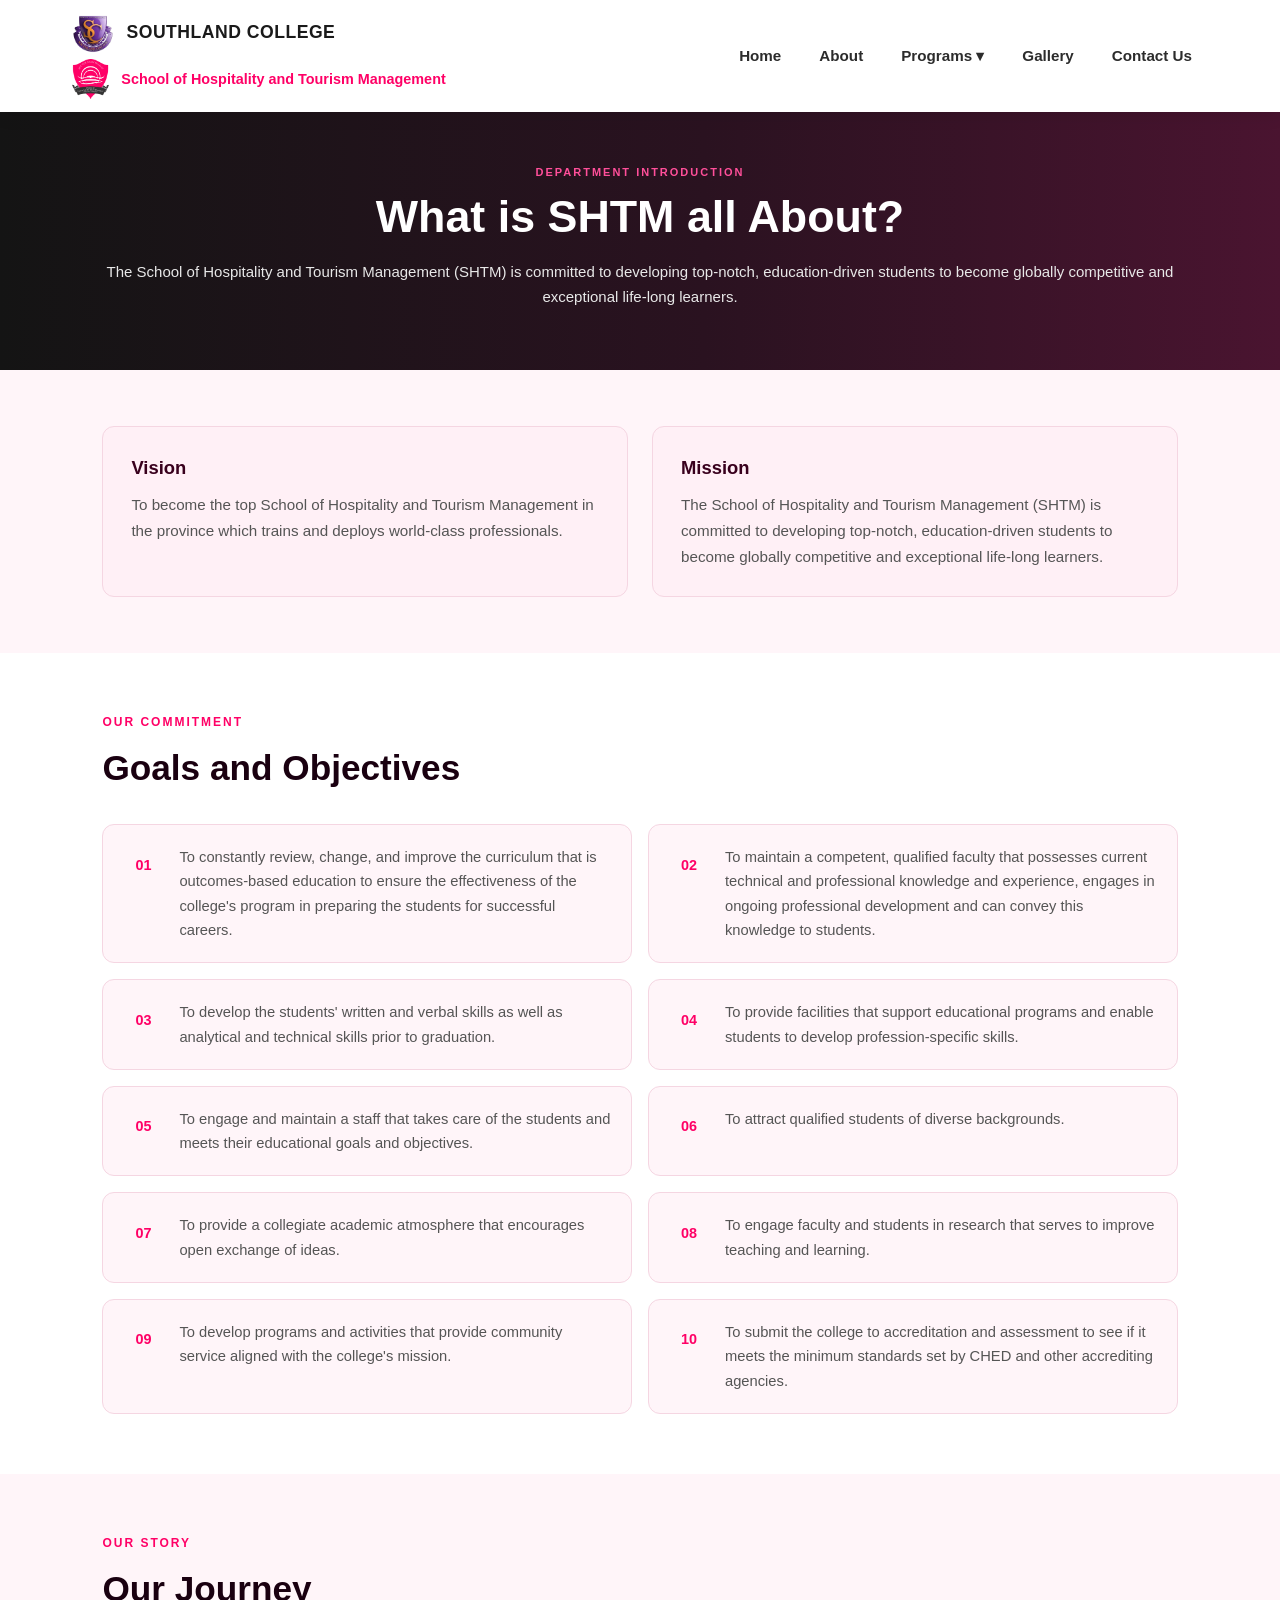
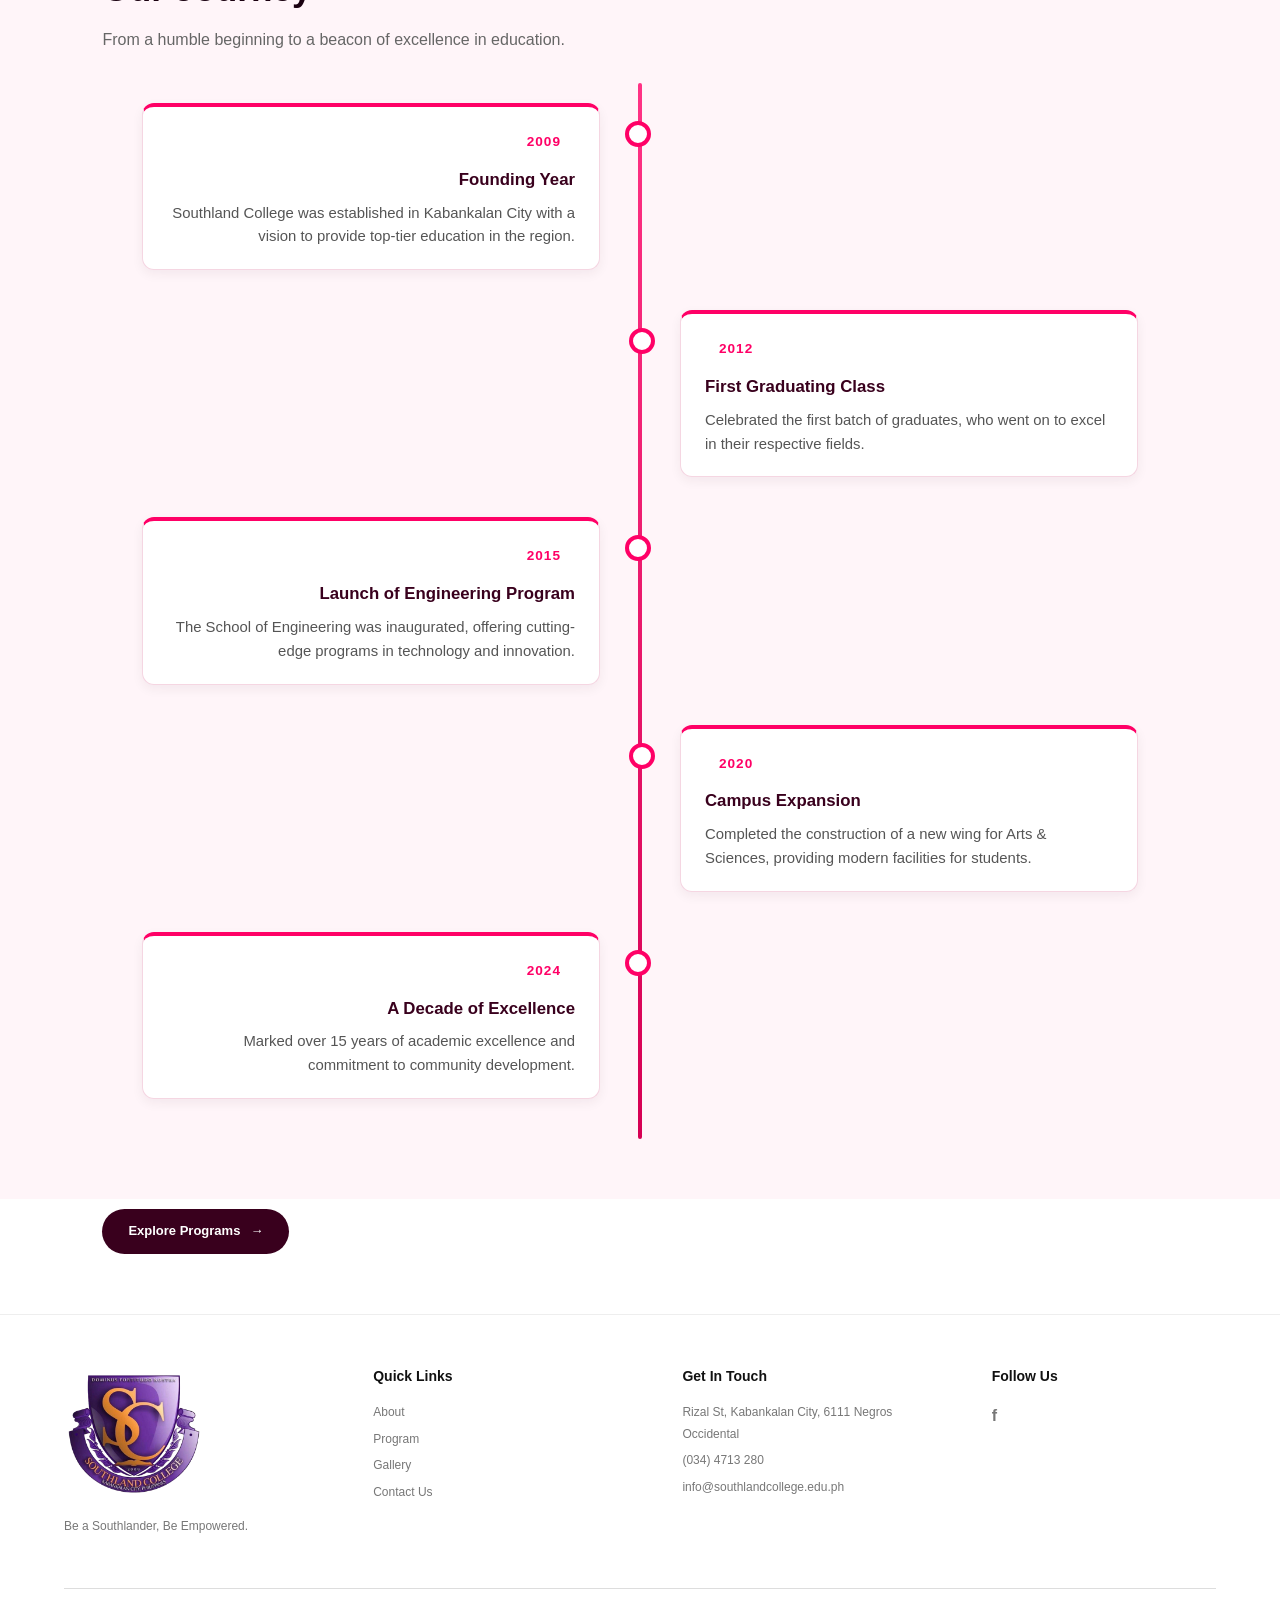
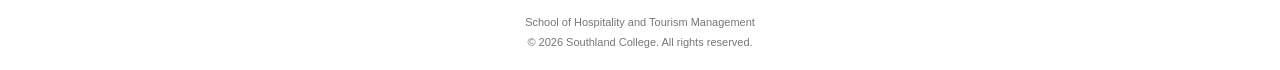
==== commit fd61a969: "Update footer text from 'Department' to 'School'" ====
--- a/about.html
+++ b/about.html
@@ -227,7 +227,7 @@
 
         <!-- FOOTER BOTTOM -->
         <div class="footer-bottom">
-            <p>Department of Hospitality and Tourism Management</p>
+            <p>School of Hospitality and Tourism Management</p>
             <p>© 2026 Southland College. All rights reserved.</p>
         </div>
     </footer>
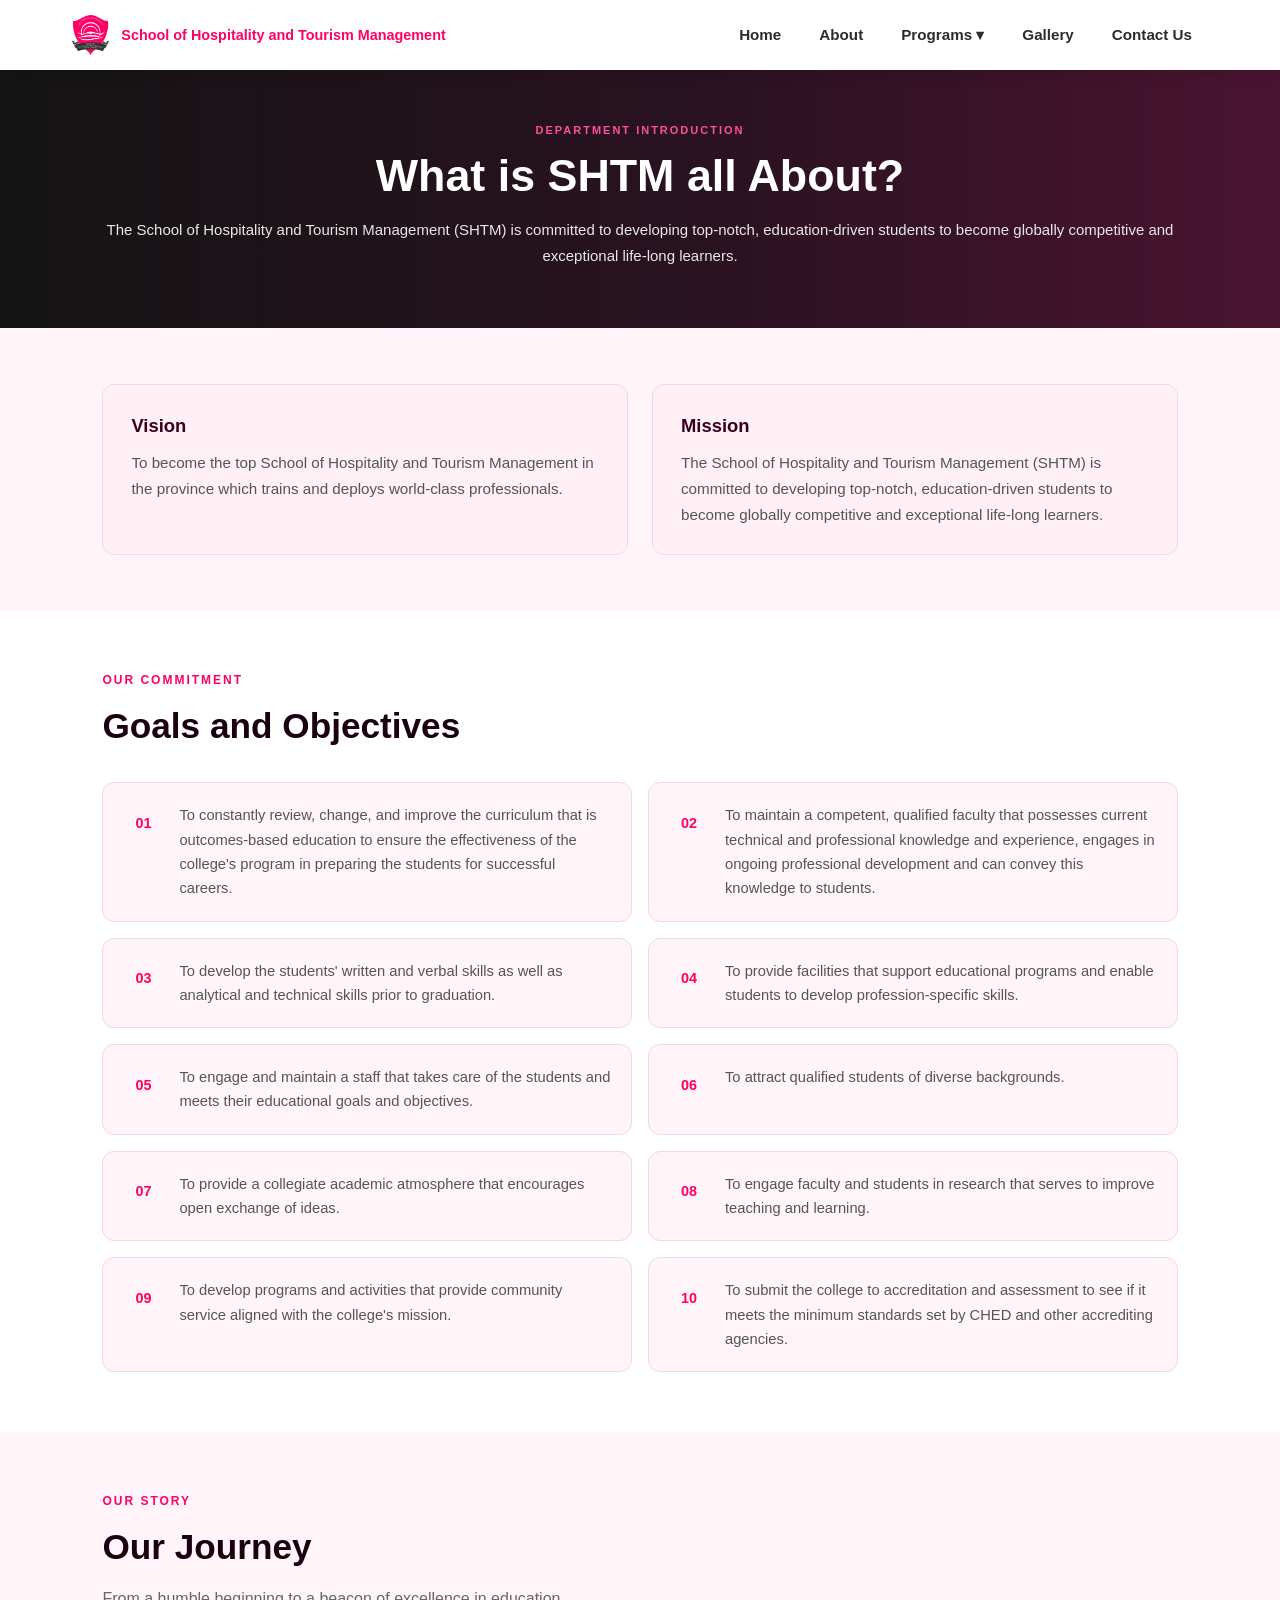
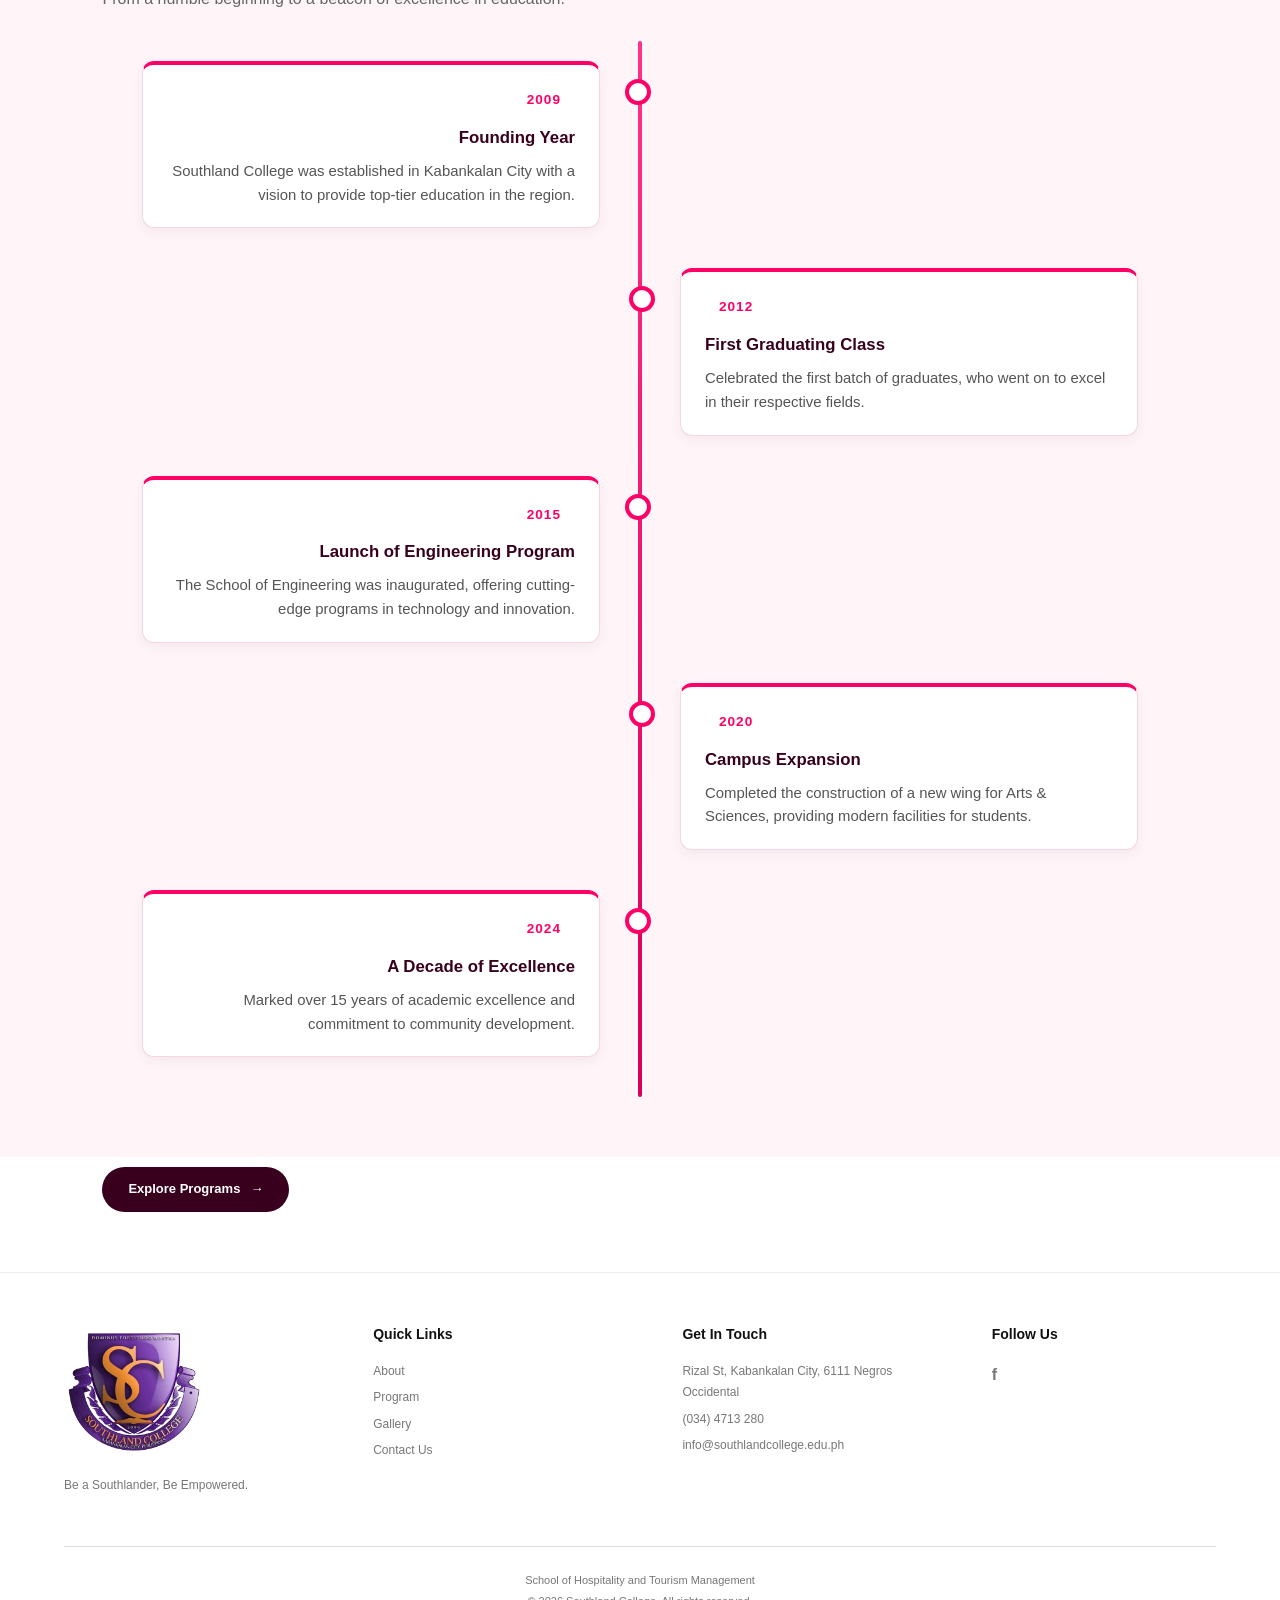
==== commit e567d772: "Remove SC Logo and title from about.html Removed SC Logo and title from the navigation header." ====
--- a/about.html
+++ b/about.html
@@ -12,11 +12,6 @@
     <header>
         <div class="nav-container">
             <div class="logo-brand">
-                <!-- Top Row: SC Logo + SC Text -->
-                <div class="logo-row">
-                    <img src="images/sc logo.png" alt="Southland College Logo" class="brand-logo">
-                    <h1 class="sc-title">SOUTHLAND COLLEGE</h1>
-                </div>
 
                 <!-- Bottom Row: SHTM Logo + Subtitle Text -->
                 <div class="logo-row">
--- a/css/style.css
+++ b/css/style.css
@@ -83,7 +83,7 @@
   padding: 0.8rem 2rem;
 }
 
-.logo-brand { display: flex; flex-direction: column; gap: 6px; }
+.logo-brand { display: flex; flex-direction: row; gap: 6px; }
 .logo-row { display: flex; align-items: center; gap: 12px; }
 .brand-logo { height: 40px; width: auto; object-fit: contain; }
 
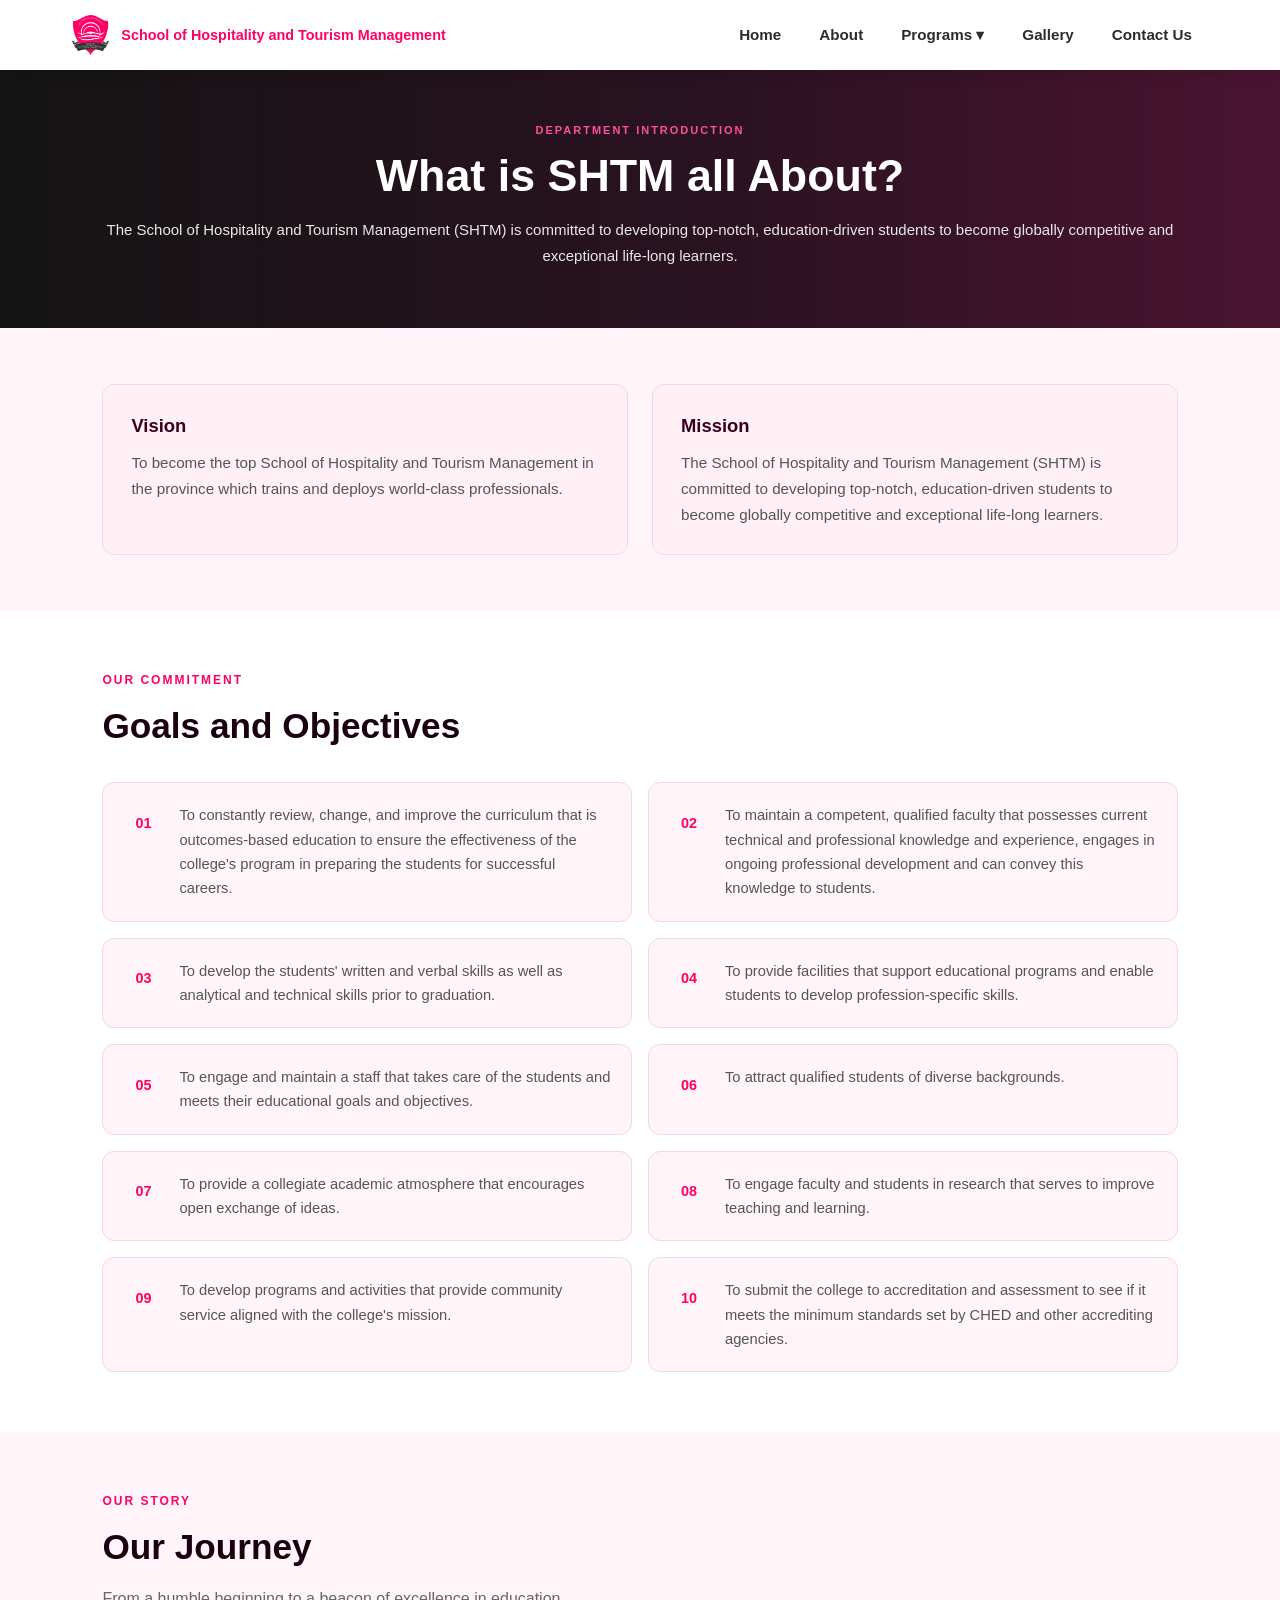
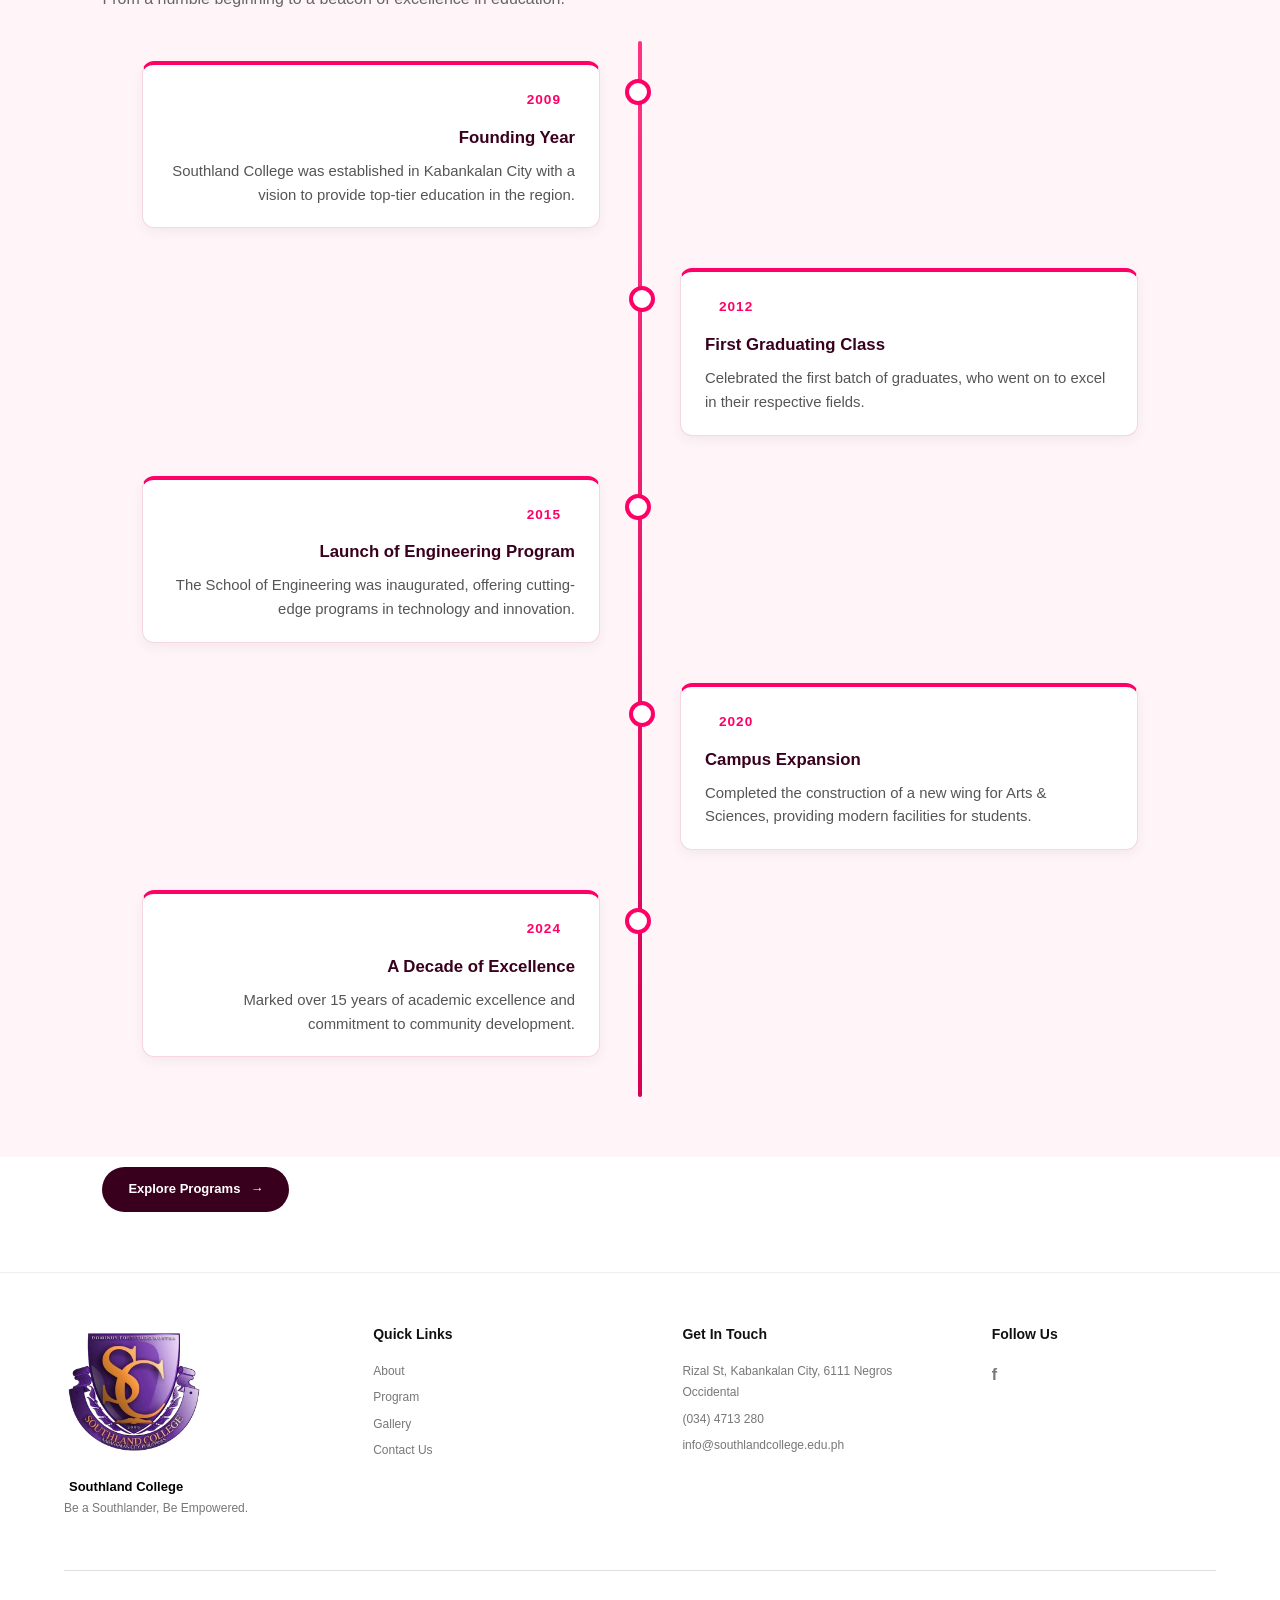
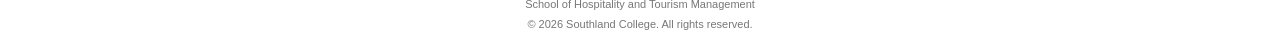
==== commit b713fa80: "Update about.html" ====
--- a/about.html
+++ b/about.html
@@ -190,6 +190,7 @@
             <!-- SCHOOL LOGO -->
             <div class="footer-col footer-brand">
                 <img src="images/sc logo.png" alt="Southland College Logo">
+                <h3>Southland College</h3>
                 <p>Be a Southlander, Be Empowered.</p>
             </div>
 
--- a/css/style.css
+++ b/css/style.css
@@ -240,6 +240,7 @@
 
 .footer-col h5 { color: #111; font-size: 14px; font-weight: 700; margin-bottom: 15px; }
 
+.footer-col h3{ font-size: 13px; line-height: 1.8; color: #000; margin: 00 5px;}
 .footer-col p,
 .footer-col a { font-size: 12px; line-height: 1.8; color: #777; margin: 0 0 5px; }
 
@@ -320,7 +321,7 @@
   transition: transform .2s ease, box-shadow .2s ease;
 }
 .btn:hover { transform: translateY(-2px); box-shadow: 0 6px 16px rgba(0,0,0,.4); }
-.btn-primary { color: #fff; background: linear-gradient(90deg, #8b1252, #3d1d57); }
+.btn-primary { color: #fff; background: linear-gradient(135deg, #ff0066, #1a0010); }
 .btn-secondary { color: #e6197a; background: #fff; }
 
 .bg-video {
@@ -474,8 +475,8 @@
   box-shadow: 0 16px 34px rgba(57, 0, 29, 0.18);
 }
 
-.prog-card-hm { --accent: #b8860b; }
-.prog-card-tm { --accent: #268f7e; }
+.prog-card-hm { --accent:  #D60054; }
+.prog-card-tm { --accent:  #D60054; }
 
 .prog-card-img {
   height: 210px;
@@ -485,11 +486,11 @@
 }
 
 .prog-card-hm .prog-card-img {
-  background-image: url('../images/hm1.png'), linear-gradient(135deg, #000000, #5a4300 60%, #b8860b);
+  background-image: url('../images/hm1.png'), linear-gradient(135deg, #ff0066, #1a0010);
 }
 
 .prog-card-tm .prog-card-img {
-  background-image: url('../images/tm1.png'), linear-gradient(135deg, #164e42, #2e9278 60%, #65a396);
+  background-image: url('../images/tm1.png'), linear-gradient(135deg, #ff0066, #1a0010);
 }
 
 .prog-card-body { padding: 20px 24px 26px; }
@@ -523,7 +524,7 @@
   gap: 8px;
   padding: 10px 22px;
   border-radius: 999px;
-  background: linear-gradient(90deg, #8b1252, #3d1d57);
+  background: linear-gradient(135deg, #ff0066, #1a0010);
   color: #ffffff;
   font-size: 13px;
   font-weight: 700;
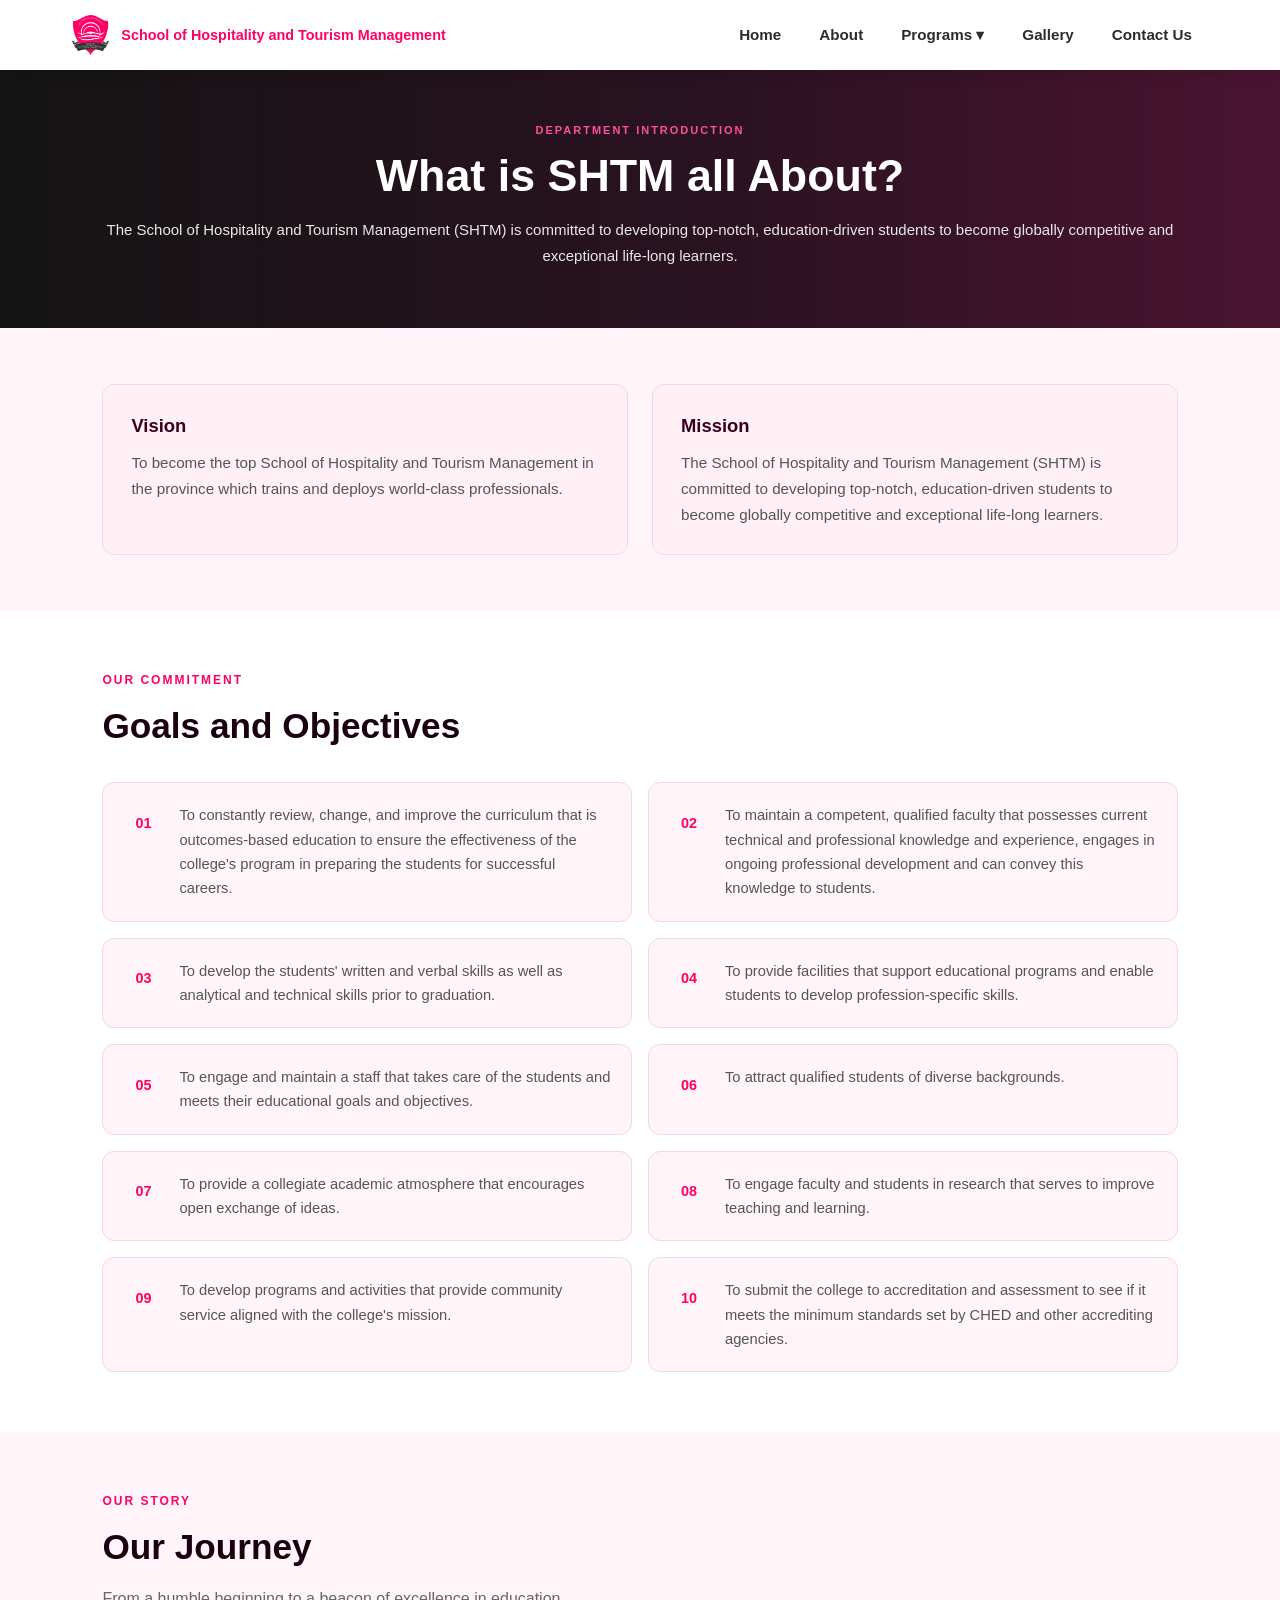
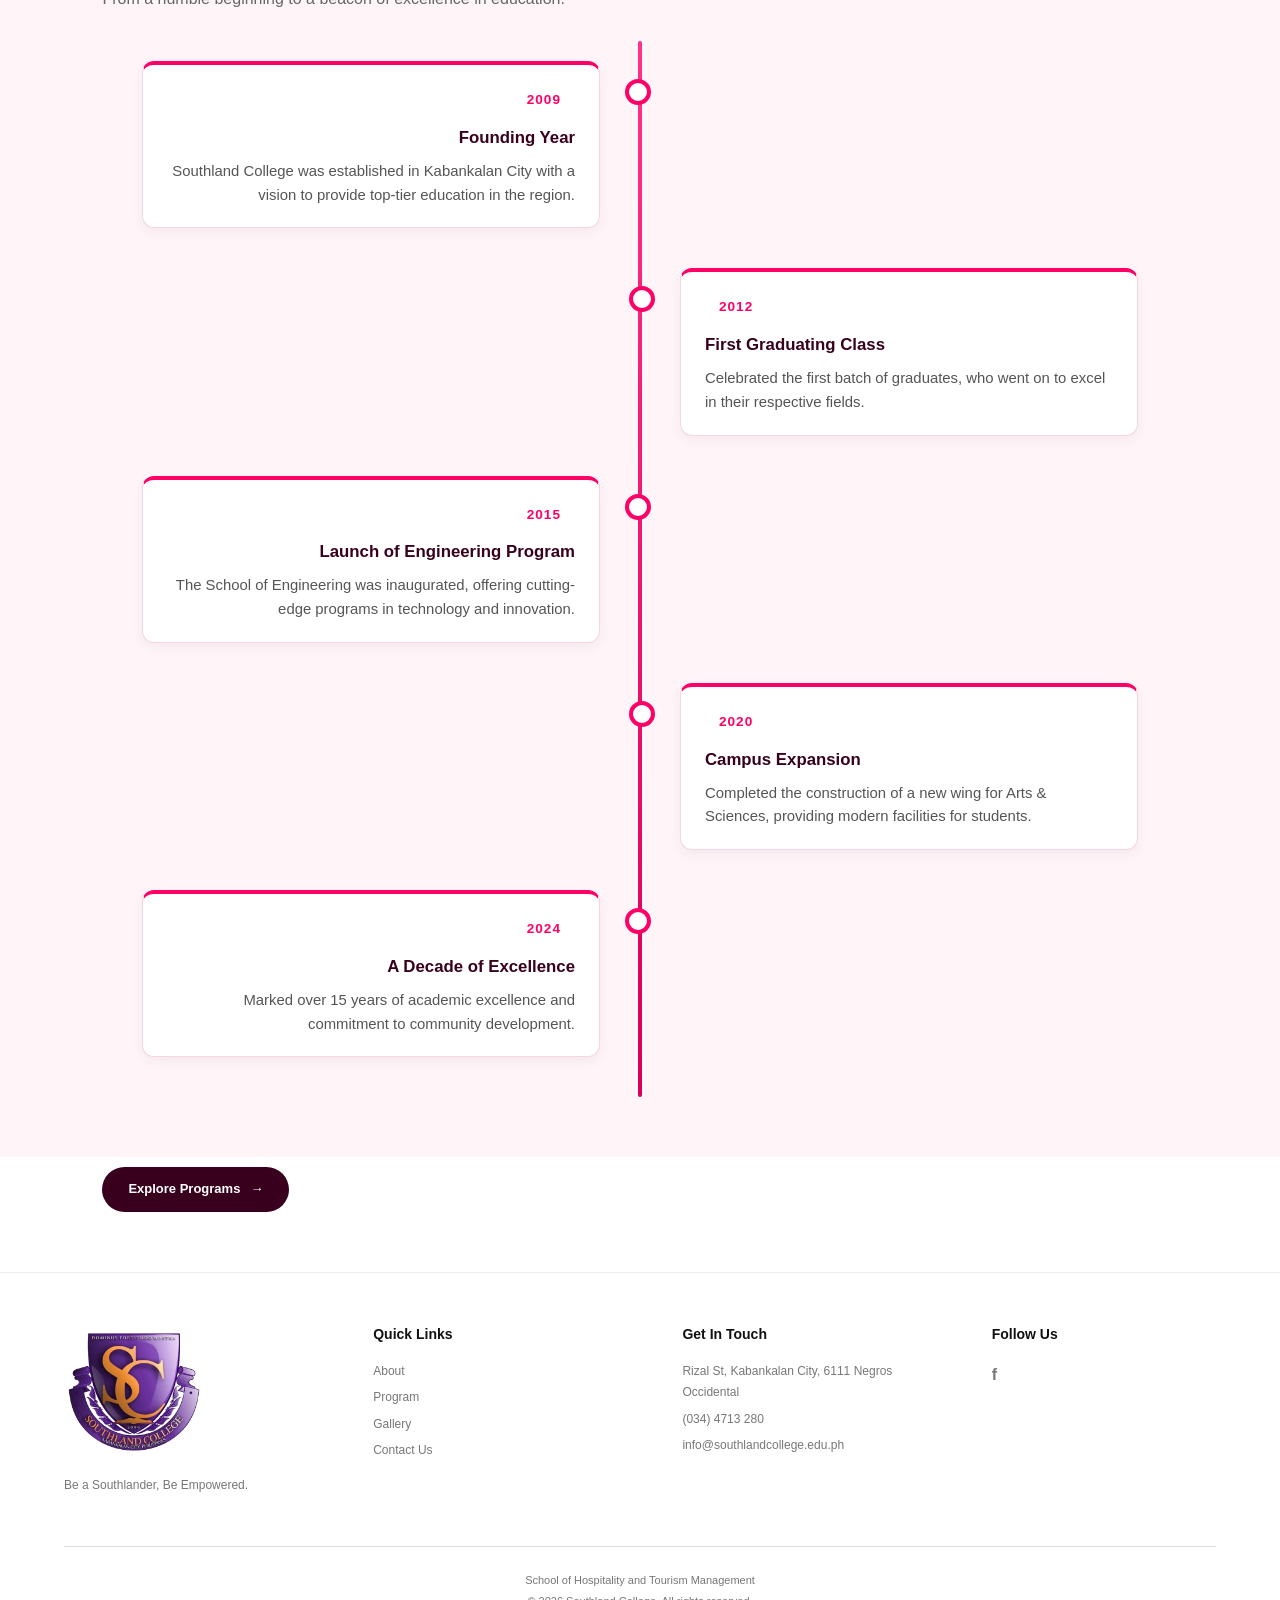
==== commit b74c571f: "Update about.html" ====
--- a/about.html
+++ b/about.html
@@ -190,7 +190,6 @@
             <!-- SCHOOL LOGO -->
             <div class="footer-col footer-brand">
                 <img src="images/sc logo.png" alt="Southland College Logo">
-                <h3>Southland College</h3>
                 <p>Be a Southlander, Be Empowered.</p>
             </div>
 
